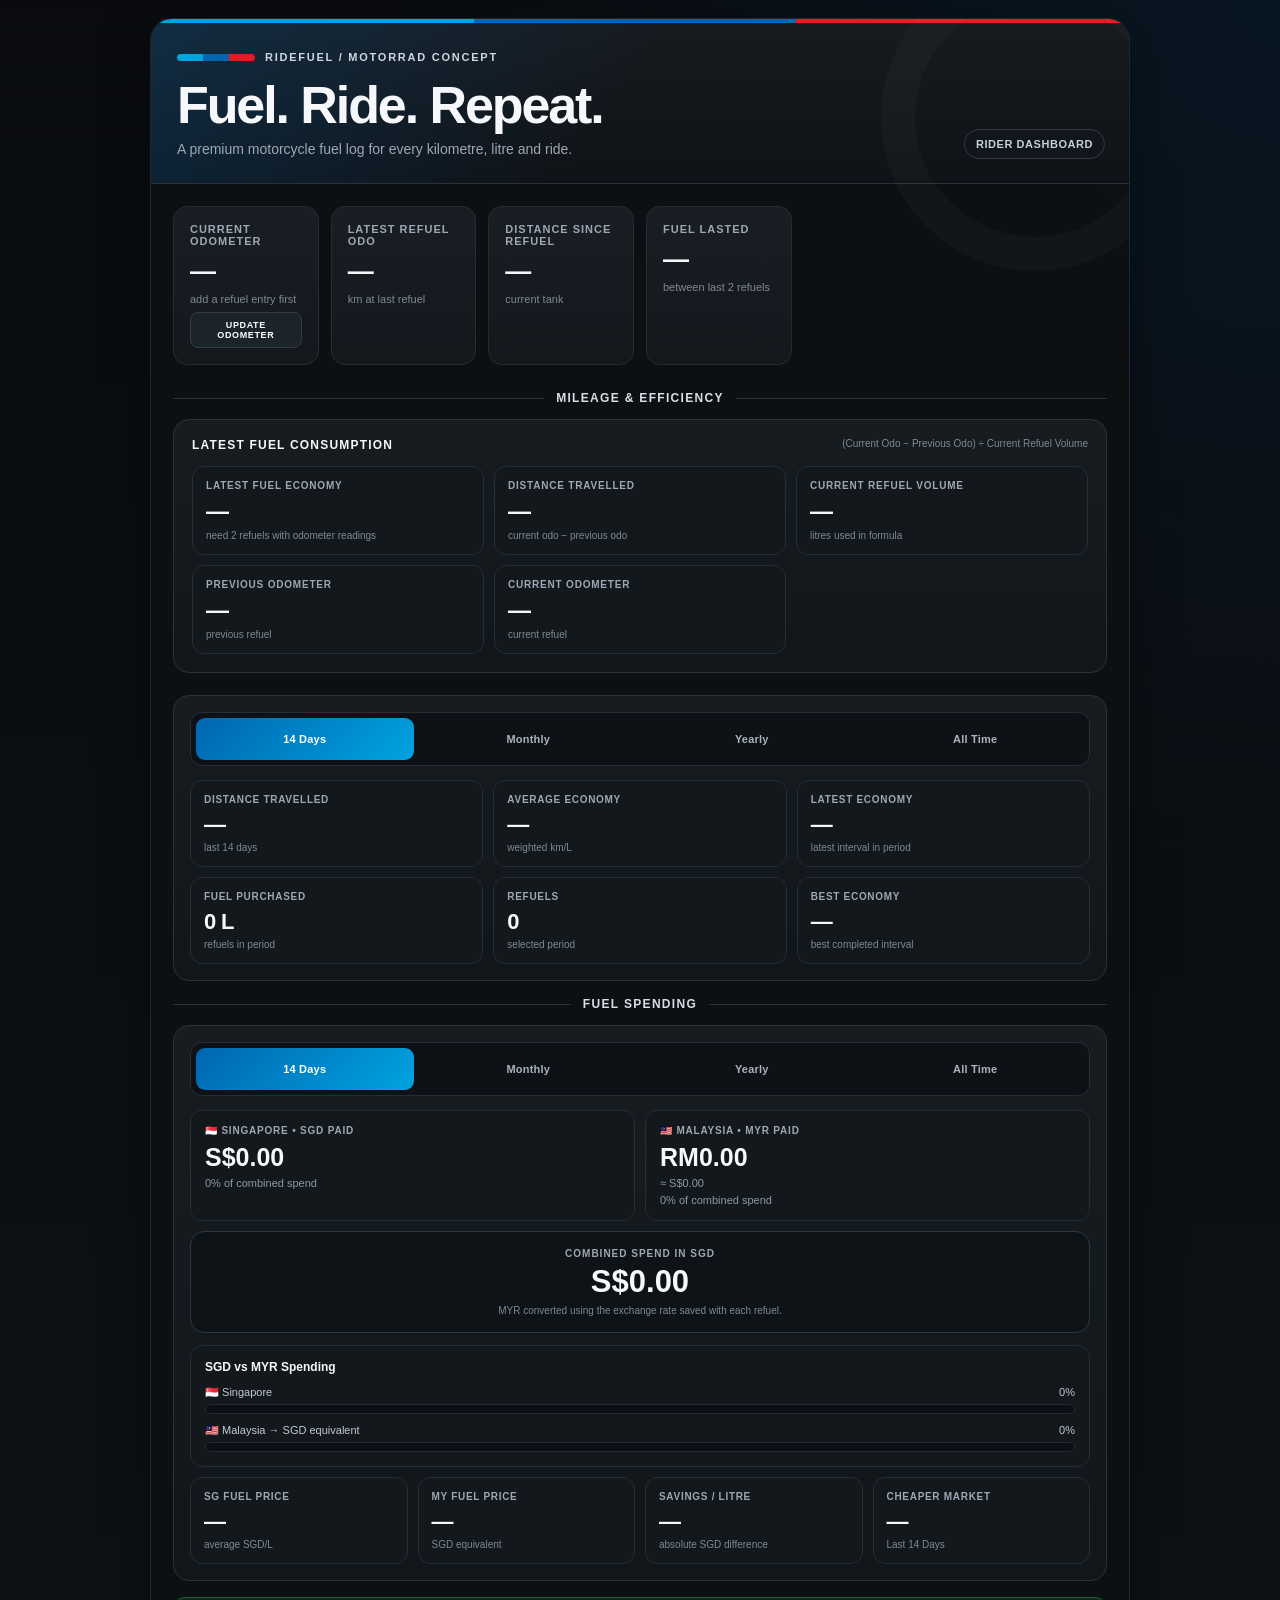
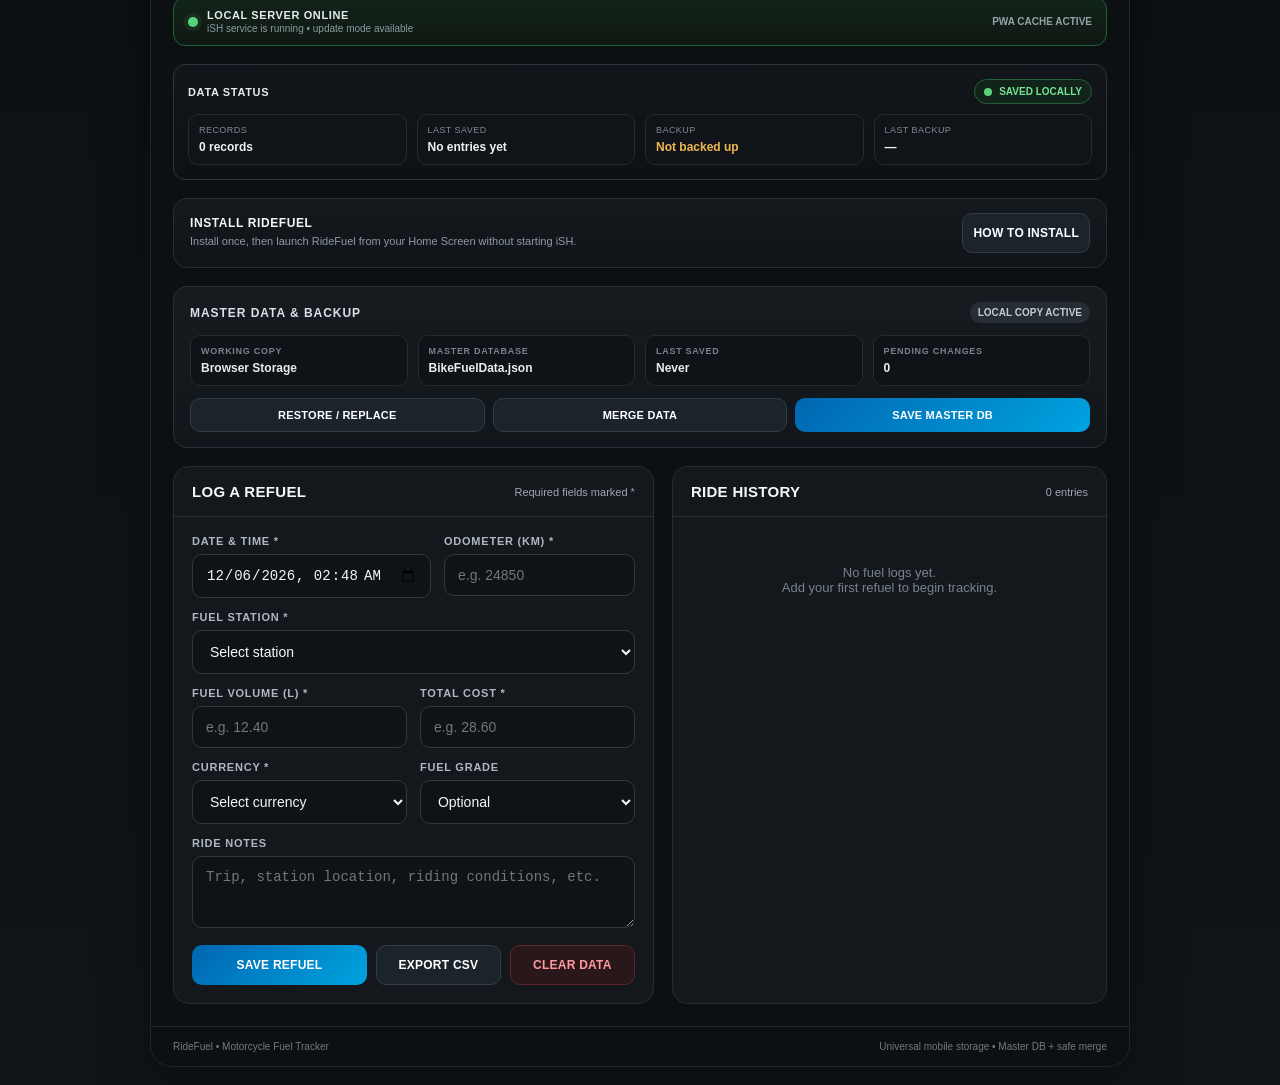
==== bikefueltracker/index.html @ b48bafc3 "Add files via upload" ====
<!DOCTYPE html>
<html lang="en">
<head>
<meta charset="UTF-8">
<meta name="viewport" content="width=device-width, initial-scale=1.0">
<title>RideFuel — Motorrad Inspired Tracker</title>

<link rel="manifest" href="manifest.webmanifest">
<meta name="theme-color" content="#0b0d10">
<meta name="apple-mobile-web-app-capable" content="yes">
<meta name="apple-mobile-web-app-status-bar-style" content="black-translucent">
<meta name="apple-mobile-web-app-title" content="RideFuel">
<link rel="apple-touch-icon" href="icons/icon-180.png">

<style>
:root{
  --bg:#0b0d10;
  --panel:#14181d;
  --panel-2:#1b2026;
  --line:#2b3138;
  --text:#f5f7fa;
  --muted:#9ea7b3;
  --blue:#0066b1;
  --lightblue:#00a3e0;
  --red:#e31b23;
  --white:#ffffff;
  --green:#22c55e;
  --amber:#f59e0b;
  --shadow:0 18px 50px rgba(0,0,0,.35);
}
*{box-sizing:border-box;margin:0;padding:0}
body{
  font-family:-apple-system,BlinkMacSystemFont,"Segoe UI",Roboto,Arial,sans-serif;
  background:
    radial-gradient(circle at top right,rgba(0,102,177,.12),transparent 30%),
    linear-gradient(180deg,#090b0e 0%,#101419 100%);
  color:var(--text);
  min-height:100vh;
  padding:18px;
}
.app{
  max-width:980px;
  margin:auto;
  background:rgba(13,16,20,.95);
  border:1px solid #20262c;
  border-radius:22px;
  overflow:hidden;
  box-shadow:var(--shadow);
}
.hero{
  position:relative;
  padding:28px 26px 26px;
  background:
    linear-gradient(120deg,rgba(0,102,177,.23),transparent 48%),
    linear-gradient(180deg,#171b20,#0f1216);
  border-bottom:1px solid var(--line);
}
.hero::after{
  content:"";
  position:absolute;
  right:-60px; top:-60px;
  width:240px; height:240px;
  border-radius:50%;
  border:34px solid rgba(255,255,255,.025);
}
.brandline{
  display:flex;align-items:center;gap:10px;margin-bottom:16px;
  letter-spacing:.16em;text-transform:uppercase;font-size:11px;color:#cfd6de;font-weight:700
}
.stripes{display:flex;width:78px;height:7px;border-radius:999px;overflow:hidden}
.stripes span:nth-child(1){background:#00a3e0;flex:1}
.stripes span:nth-child(2){background:#0066b1;flex:1}
.stripes span:nth-child(3){background:#e31b23;flex:1}
.hero h1{font-size:clamp(30px,6vw,52px);line-height:1;font-weight:800;letter-spacing:-.04em}
.hero p{margin-top:10px;color:var(--muted);font-size:14px}
.hero-badge{
  position:absolute;right:24px;bottom:24px;
  border:1px solid #313943;background:#11161b;padding:8px 11px;border-radius:999px;
  color:#c8d0d8;font-size:11px;font-weight:700;letter-spacing:.05em
}
.dashboard{
  padding:22px;
  display:grid;
  grid-template-columns:repeat(6,1fr);
  gap:12px;
}
.stat{
  background:linear-gradient(180deg,#191e24,#14181d);
  border:1px solid #252c33;
  border-radius:14px;
  padding:16px;
  min-height:104px;
}
.stat .label{font-size:11px;text-transform:uppercase;letter-spacing:.09em;color:var(--muted);font-weight:700}
.stat .value{font-size:26px;font-weight:800;margin-top:9px;letter-spacing:-.03em}
.stat .sub{font-size:11px;color:#7f8994;margin-top:6px}
.odo-update-btn{margin-top:7px;padding:7px 9px;border-radius:8px;font-size:9px;letter-spacing:.07em;background:#1b232b;color:#fff;border:1px solid #323c46;width:100%}
.odo-update-btn:active{transform:none;opacity:.85}
.content{display:grid;grid-template-columns:1.05fr .95fr;gap:18px;padding:0 22px 22px}
.card{
  background:var(--panel);
  border:1px solid #262d34;
  border-radius:16px;
  overflow:hidden;
}
.card-head{
  padding:16px 18px;border-bottom:1px solid var(--line);
  display:flex;justify-content:space-between;align-items:center
}
.card-head h2{font-size:15px;letter-spacing:.02em}
.card-head .hint{font-size:11px;color:var(--muted)}
.form{padding:18px}
.grid2{display:grid;grid-template-columns:1fr 1fr;gap:13px}
.group{margin-bottom:13px}
label{
  display:block;font-size:11px;font-weight:800;letter-spacing:.07em;
  text-transform:uppercase;color:#aeb7c2;margin-bottom:7px
}
input,select,textarea{
  width:100%;background:#0f1317;color:var(--text);
  border:1px solid #303840;border-radius:10px;padding:12px 13px;
  font-size:14px;outline:none;transition:.2s
}
input:focus,select:focus,textarea:focus{
  border-color:var(--lightblue);
  box-shadow:0 0 0 3px rgba(0,163,224,.10)
}
textarea{resize:vertical;min-height:72px}
.actions{display:grid;grid-template-columns:1.4fr 1fr 1fr;gap:9px;margin-top:8px}
button{
  border:none;border-radius:10px;padding:12px 10px;font-weight:800;cursor:pointer;
  transition:.18s;font-size:12px;letter-spacing:.02em
}
button:hover{transform:translateY(-1px)}
.primary{background:linear-gradient(135deg,var(--blue),var(--lightblue));color:white}
.secondary{background:#1b232b;color:white;border:1px solid #323c46}
.danger{background:#2a1719;color:#ff9aa0;border:1px solid #5d252b}
.list{padding:10px 12px 14px;max-height:620px;overflow:auto}
.entry{
  border:1px solid #293139;background:#11161a;border-radius:12px;padding:13px;margin-top:10px
}
.entry-top{display:flex;justify-content:space-between;gap:10px;align-items:flex-start}
.entry-date{font-size:12px;font-weight:800;color:#d7dde4}
.pill{font-size:10px;font-weight:800;padding:5px 7px;border-radius:999px;background:#162b3e;color:#91d7ff}
.entry-main{font-size:13px;margin-top:10px;color:#d6dce3;line-height:1.55}
.entry-main strong{color:white}
.entry-meta{margin-top:9px;display:flex;flex-wrap:wrap;gap:7px}
.chip{font-size:10px;color:#aeb7c2;background:#1b2127;padding:5px 7px;border-radius:7px}
.delete{margin-left:auto;color:#ff777f;cursor:pointer;font-size:11px;font-weight:800}
.empty{padding:38px 18px;text-align:center;color:#78828d;font-size:13px}
.message{
  display:none;margin-bottom:13px;padding:10px 12px;border-radius:9px;
  background:#0f2a1a;border:1px solid #1f6035;color:#8ef0aa;font-size:12px;font-weight:700
}
.footer{
  border-top:1px solid #232a30;padding:14px 22px;color:#6f7882;font-size:10px;
  display:flex;justify-content:space-between;gap:10px
}
.accent-line{height:4px;background:linear-gradient(90deg,var(--lightblue) 0 33%,var(--blue) 33% 66%,var(--red) 66% 100%)}

.backup-panel{
  margin:0 22px 18px;
  background:linear-gradient(180deg,#161b20,#11161a);
  border:1px solid #283039;
  border-radius:14px;
  padding:15px 16px;
}
.backup-head{
  display:flex;justify-content:space-between;align-items:center;gap:12px;margin-bottom:12px
}
.backup-head h3{
  font-size:12px;letter-spacing:.08em;text-transform:uppercase;color:#d9e0e7
}
.backup-state{
  font-size:10px;font-weight:800;padding:5px 8px;border-radius:999px;
  background:#262d34;color:#c2cad3
}
.backup-grid{
  display:grid;grid-template-columns:repeat(4,1fr);gap:10px;margin-bottom:12px
}
.backup-item{
  background:#0f1317;border:1px solid #242b31;border-radius:10px;padding:10px
}
.backup-item .k{
  font-size:9px;text-transform:uppercase;letter-spacing:.08em;color:#78828d;font-weight:800
}
.backup-item .v{
  margin-top:5px;font-size:12px;color:#e8edf2;font-weight:700;word-break:break-word
}
.backup-actions{
  display:grid;grid-template-columns:1fr 1fr 1fr;gap:8px
}
.backup-actions button{
  padding:10px;font-size:11px
}
.file-input{
  display:none
}
@media(max-width:780px){
  .backup-grid{grid-template-columns:1fr 1fr}
}
@media(max-width:480px){
  .backup-panel{margin:0 16px 16px}
  .backup-grid{grid-template-columns:1fr}
  .backup-actions{grid-template-columns:1fr}
}

@media(max-width:780px){
  .dashboard{grid-template-columns:1fr 1fr}
  .content{grid-template-columns:1fr}
  .hero-badge{display:none}
}
@media(max-width:480px){
  body{padding:0}
  .app{border-radius:0;border-left:0;border-right:0;min-height:100vh}
  .hero{padding:24px 18px}
  .dashboard{padding:16px;gap:9px}
  .content{padding:0 16px 16px}
  .grid2{grid-template-columns:1fr}
  .actions{grid-template-columns:1fr}
  .stat{padding:13px;min-height:90px}
  .stat .value{font-size:22px}
}

.install-panel{
  margin:0 22px 18px;
  background:linear-gradient(180deg,#14191e,#101419);
  border:1px solid #26303a;
  border-radius:14px;
  padding:14px 16px;
  display:flex;
  align-items:center;
  justify-content:space-between;
  gap:14px
}
.install-copy strong{display:block;font-size:12px;letter-spacing:.05em}
.install-copy span{display:block;margin-top:4px;color:#8e99a5;font-size:11px;line-height:1.4}
.install-actions{display:flex;gap:8px;flex-wrap:wrap}
.install-actions button{white-space:nowrap}
@media(max-width:580px){
  .install-panel{margin:0 16px 16px;display:block}
  .install-actions{margin-top:10px}
  .install-actions button{flex:1}
}


.connection-badge{
  position:fixed;
  right:14px;
  bottom:14px;
  z-index:9999;
  padding:8px 11px;
  border-radius:999px;
  font-size:10px;
  font-weight:900;
  letter-spacing:.05em;
  box-shadow:0 8px 30px rgba(0,0,0,.35);
  border:1px solid #2d353d;
  background:#13251a;
  color:#8ef0aa;
}
.connection-badge.offline{
  background:#2d2110;
  color:#ffd58a;
  border-color:#5a421d;
}


.service-status-bar{
  margin:0 22px 18px;
  display:flex;
  align-items:center;
  justify-content:space-between;
  gap:12px;
  padding:11px 14px;
  border:1px solid #2c343d;
  border-radius:12px;
  background:linear-gradient(180deg,#13171b,#0f1215);
}
.service-status-main{
  display:flex;
  align-items:center;
  gap:9px;
  min-width:0;
}
.service-dot{
  width:10px;
  height:10px;
  border-radius:50%;
  flex:0 0 auto;
  background:#8a949e;
}
.service-status-text{
  font-size:11px;
  font-weight:900;
  letter-spacing:.055em;
  color:#e7ebef;
}
.service-status-sub{
  margin-top:2px;
  font-size:10px;
  color:#8d98a2;
}
.service-status-bar.online{
  border-color:#245f38;
  background:linear-gradient(180deg,#122419,#0f1813);
}
.service-status-bar.online .service-dot{
  background:#58d47b;
  box-shadow:0 0 0 4px rgba(88,212,123,.09);
}
.service-status-bar.offline{
  border-color:#65501f;
  background:linear-gradient(180deg,#28200f,#17130d);
}
.service-status-bar.offline .service-dot{
  background:#f0b84f;
  box-shadow:0 0 0 4px rgba(240,184,79,.09);
}
.service-cache{
  font-size:10px;
  font-weight:800;
  color:#98a1a9;
  white-space:nowrap;
}
@media(max-width:580px){
  .service-status-bar{
    margin:0 16px 16px;
    align-items:flex-start;
  }
  .service-cache{white-space:normal;text-align:right}
}


.data-status-panel{
  margin:0 22px 18px;
  padding:14px;
  border:1px solid #2c343d;
  border-radius:12px;
  background:linear-gradient(180deg,#12161a,#0e1114);
}
.data-status-head{
  display:flex;
  align-items:center;
  justify-content:space-between;
  gap:12px;
  margin-bottom:10px;
}
.data-status-title{
  font-size:11px;
  font-weight:900;
  letter-spacing:.06em;
  color:#e7ebef;
}
.data-status-badge{
  display:inline-flex;
  align-items:center;
  gap:7px;
  padding:6px 9px;
  border-radius:999px;
  border:1px solid #245f38;
  background:#122419;
  color:#74e394;
  font-size:10px;
  font-weight:900;
  white-space:nowrap;
}
.data-status-badge .dot{
  width:8px;height:8px;border-radius:50%;background:#58d47b;
}
.data-status-grid{
  display:grid;
  grid-template-columns:repeat(4,minmax(0,1fr));
  gap:10px;
}
.data-status-item{
  padding:10px;
  border:1px solid #232a31;
  border-radius:10px;
  background:#101419;
  min-width:0;
}
.data-status-label{
  font-size:9px;
  text-transform:uppercase;
  letter-spacing:.05em;
  color:#7f8a94;
  margin-bottom:5px;
}
.data-status-value{
  font-size:12px;
  font-weight:800;
  color:#eef1f4;
  word-break:break-word;
}
.data-status-value.warn{color:#f0b84f}
.data-status-value.good{color:#74e394}
@media(max-width:700px){.data-status-grid{grid-template-columns:repeat(2,minmax(0,1fr))}}
@media(max-width:420px){.data-status-panel{margin:0 16px 16px}}


.current-tank-consumption{margin:0 22px 22px;background:linear-gradient(180deg,#171c21,#11161a);border:1px solid #2a323a;border-radius:16px;padding:18px}
.current-tank-consumption .ct-head{display:flex;justify-content:space-between;gap:12px;align-items:flex-start;margin-bottom:14px}
.current-tank-consumption .ct-title{font-size:12px;font-weight:800;letter-spacing:.1em;text-transform:uppercase}
.current-tank-consumption .ct-note{font-size:10px;color:#7f8994;text-align:right}
.current-tank-grid{display:grid;grid-template-columns:repeat(3,minmax(0,1fr));gap:10px}
.current-tank-item{background:#13181d;border:1px solid #252d35;border-radius:12px;padding:13px;min-width:0}
.current-tank-label{font-size:10px;color:var(--muted);font-weight:700;text-transform:uppercase;letter-spacing:.08em}
.current-tank-value{font-size:23px;font-weight:800;margin-top:7px;letter-spacing:-.03em}
.current-tank-sub{font-size:10px;color:#7f8994;margin-top:5px}
@media(max-width:700px){.current-tank-grid{grid-template-columns:1fr}.current-tank-consumption{margin:0 16px 16px}.current-tank-consumption .ct-head{display:block}.current-tank-consumption .ct-note{text-align:left;margin-top:6px}}


/* ===== Dashboard v10: timeframe + spending comparison ===== */
.section-separator{margin:4px 22px 14px;display:flex;align-items:center;gap:12px;color:#d8dee6;font-size:12px;font-weight:800;letter-spacing:.11em;text-transform:uppercase}
.section-separator::before,.section-separator::after{content:"";height:1px;background:var(--line);flex:1}
.period-panel{margin:0 22px 16px;background:linear-gradient(180deg,#171c21,#11161a);border:1px solid #2a323a;border-radius:16px;padding:16px}
.period-tabs{display:grid;grid-template-columns:repeat(4,minmax(0,1fr));gap:6px;background:#0e1216;border:1px solid #252d35;border-radius:12px;padding:5px;margin-bottom:14px}
.period-tab{min-height:42px;border:0;border-radius:9px;background:transparent;color:#aab3bd;font-size:11px;font-weight:750;padding:8px 5px;cursor:pointer}
.period-tab.active{background:linear-gradient(135deg,var(--blue),var(--lightblue));color:#fff}
.period-grid{display:grid;grid-template-columns:repeat(3,minmax(0,1fr));gap:10px}
.period-card{background:#13181d;border:1px solid #252d35;border-radius:12px;padding:13px;min-width:0}
.period-card .k{font-size:10px;color:var(--muted);font-weight:700;text-transform:uppercase;letter-spacing:.07em}
.period-card .v{font-size:22px;font-weight:800;margin-top:7px;letter-spacing:-.03em;overflow-wrap:anywhere}
.period-card .s{font-size:10px;color:#7f8994;margin-top:4px}
.spending-pair{display:grid;grid-template-columns:1fr 1fr;gap:10px;margin-bottom:10px}
.spend-market{background:#13181d;border:1px solid #252d35;border-radius:12px;padding:14px}
.spend-market .market{font-size:10px;color:var(--muted);font-weight:800;letter-spacing:.08em;text-transform:uppercase}
.spend-market .amount{font-size:25px;font-weight:800;margin-top:7px}
.spend-market .equiv,.spend-market .share{font-size:11px;color:#8e99a4;margin-top:5px}
.combined-spend{background:#0e1318;border:1px solid #2d3740;border-radius:14px;padding:16px;text-align:center;margin-bottom:12px}
.combined-spend .k{font-size:10px;color:var(--muted);font-weight:800;letter-spacing:.1em;text-transform:uppercase}
.combined-spend .v{font-size:31px;font-weight:850;margin-top:5px}
.combined-spend .s{font-size:10px;color:#7f8994;margin-top:5px}
.compare-card{background:#13181d;border:1px solid #252d35;border-radius:12px;padding:14px;margin-bottom:10px}
.compare-title{font-size:12px;font-weight:800;margin-bottom:12px}
.compare-row{margin-top:10px}
.compare-head{display:flex;justify-content:space-between;gap:10px;font-size:11px;color:#c3cad2;margin-bottom:5px}
.compare-track{height:10px;background:#0c1014;border-radius:999px;overflow:hidden;border:1px solid #242c33}
.compare-fill{height:100%;border-radius:999px;transition:width .2s ease}
.compare-fill.sg{background:linear-gradient(90deg,#3f7bd8,#60a5fa)}
.compare-fill.my{background:linear-gradient(90deg,#7c4bd8,#b17cff)}
.market-price-grid{display:grid;grid-template-columns:repeat(4,minmax(0,1fr));gap:10px}
.fx-inline{display:none;margin-top:12px;background:#10151a;border:1px solid #29323a;border-radius:12px;padding:12px}
.fx-inline.show{display:block}
.fx-help{font-size:10px;color:#84909b;margin-top:5px;line-height:1.35}
@media(max-width:700px){.section-separator{margin-left:16px;margin-right:16px}.period-panel{margin-left:16px;margin-right:16px}.period-grid{grid-template-columns:1fr 1fr}.market-price-grid{grid-template-columns:1fr 1fr}.period-tab{font-size:10px}.spending-pair{grid-template-columns:1fr 1fr}}
@media(max-width:390px){.period-tabs{grid-template-columns:1fr 1fr}.spending-pair{grid-template-columns:1fr}.period-grid{grid-template-columns:1fr 1fr}.market-price-grid{grid-template-columns:1fr 1fr}}

</style>
</head>
<body>
<div class="app">
  <div class="accent-line"></div>

  <section class="hero">
    <div class="brandline">
      <div class="stripes"><span></span><span></span><span></span></div>
      RideFuel / Motorrad Concept
    </div>
    <h1>Fuel. Ride. Repeat.</h1>
    <p>A premium motorcycle fuel log for every kilometre, litre and ride.</p>
    <div class="hero-badge">RIDER DASHBOARD</div>
  </section>

  <section class="dashboard">
    <div class="stat">
      <div class="label">Current Odometer</div>
      <div class="value" id="currentOdo">—</div>
      <div class="sub" id="currentOdoSub">tap update to refresh</div>
      <button class="odo-update-btn" type="button" onclick="updateCurrentOdometer()">UPDATE ODOMETER</button>
    </div>
    <div class="stat">
      <div class="label">Latest Refuel Odo</div>
      <div class="value" id="latestOdo">—</div>
      <div class="sub">km at last refuel</div>
    </div>
    <div class="stat">
      <div class="label">Distance Since Refuel</div>
      <div class="value" id="distanceSinceRefuel">—</div>
      <div class="sub" id="distanceSinceRefuelSub">current tank</div>
    </div>
    <div class="stat">
      <div class="label">Fuel Lasted</div>
      <div class="value" id="fuelLasted">—</div>
      <div class="sub" id="fuelLastedSub">between last 2 refuels</div>
    </div>
  </section>

  <div class="section-separator">Mileage &amp; Efficiency</div>
<section class="current-tank-consumption" aria-live="polite">
    <div class="ct-head"><div class="ct-title">Latest Fuel Consumption</div><div class="ct-note">(Current Odo − Previous Odo) ÷ Current Refuel Volume</div></div>
    <div class="current-tank-grid">
      <div class="current-tank-item"><div class="current-tank-label">Latest Fuel Economy</div><div class="current-tank-value" id="latestFuelEconomy">—</div><div class="current-tank-sub" id="latestFuelEconomySub">completed refuel interval</div></div>
      <div class="current-tank-item"><div class="current-tank-label">Distance Travelled</div><div class="current-tank-value" id="latestEconomyDistance">—</div><div class="current-tank-sub">current odo − previous odo</div></div>
      <div class="current-tank-item"><div class="current-tank-label">Current Refuel Volume</div><div class="current-tank-value" id="latestEconomyVolume">—</div><div class="current-tank-sub">litres used in formula</div></div>
      <div class="current-tank-item"><div class="current-tank-label">Previous Odometer</div><div class="current-tank-value" id="latestEconomyPreviousOdo">—</div><div class="current-tank-sub">previous refuel</div></div>
      <div class="current-tank-item"><div class="current-tank-label">Current Odometer</div><div class="current-tank-value" id="latestEconomyCurrentOdo">—</div><div class="current-tank-sub">current refuel</div></div>
    </div>
  </section>



  <section class="period-panel" aria-live="polite">
    <div class="period-tabs" id="mileageTabs" aria-label="Mileage timeframe">
      <button class="period-tab active" type="button" data-mileage-period="14">14 Days</button>
      <button class="period-tab" type="button" data-mileage-period="month">Monthly</button>
      <button class="period-tab" type="button" data-mileage-period="year">Yearly</button>
      <button class="period-tab" type="button" data-mileage-period="all">All Time</button>
    </div>
    <div class="period-grid">
      <div class="period-card"><div class="k">Distance Travelled</div><div class="v" id="rangeDistance">—</div><div class="s" id="rangeDistanceSub">selected period</div></div>
      <div class="period-card"><div class="k">Average Economy</div><div class="v" id="rangeAvgEconomy">—</div><div class="s">weighted km/L</div></div>
      <div class="period-card"><div class="k">Latest Economy</div><div class="v" id="rangeLatestEconomy">—</div><div class="s">latest interval in period</div></div>
      <div class="period-card"><div class="k">Fuel Purchased</div><div class="v" id="rangeFuel">0 L</div><div class="s">refuels in period</div></div>
      <div class="period-card"><div class="k">Refuels</div><div class="v" id="rangeRefuels">0</div><div class="s">selected period</div></div>
      <div class="period-card"><div class="k">Best Economy</div><div class="v" id="rangeBestEconomy">—</div><div class="s">best completed interval</div></div>
    </div>
  </section>

  <div class="section-separator">Fuel Spending</div>

  <section class="period-panel" aria-live="polite">
    <div class="period-tabs" id="spendingTabs" aria-label="Spending timeframe">
      <button class="period-tab active" type="button" data-spending-period="14">14 Days</button>
      <button class="period-tab" type="button" data-spending-period="month">Monthly</button>
      <button class="period-tab" type="button" data-spending-period="year">Yearly</button>
      <button class="period-tab" type="button" data-spending-period="all">All Time</button>
    </div>

    <div class="spending-pair">
      <div class="spend-market">
        <div class="market">🇸🇬 Singapore • SGD Paid</div>
        <div class="amount" id="spendSgd">S$0.00</div>
        <div class="share" id="spendSgdShare">— of combined spend</div>
      </div>
      <div class="spend-market">
        <div class="market">🇲🇾 Malaysia • MYR Paid</div>
        <div class="amount" id="spendMyr">RM0.00</div>
        <div class="equiv" id="spendMyrEquivalent">≈ S$0.00</div>
        <div class="share" id="spendMyrShare">— of combined spend</div>
      </div>
    </div>

    <div class="combined-spend">
      <div class="k">Combined Spend in SGD</div>
      <div class="v" id="combinedSpend">S$0.00</div>
      <div class="s" id="combinedSpendNote">MYR uses the rate saved with each refuel; older entries use the fallback rate.</div>
    </div>

    <div class="compare-card">
      <div class="compare-title">SGD vs MYR Spending</div>
      <div class="compare-row">
        <div class="compare-head"><span>🇸🇬 Singapore</span><span id="sgSharePct">0%</span></div>
        <div class="compare-track"><div class="compare-fill sg" id="sgSpendBar" style="width:0%"></div></div>
      </div>
      <div class="compare-row">
        <div class="compare-head"><span>🇲🇾 Malaysia → SGD equivalent</span><span id="mySharePct">0%</span></div>
        <div class="compare-track"><div class="compare-fill my" id="mySpendBar" style="width:0%"></div></div>
      </div>
    </div>

    <div class="market-price-grid">
      <div class="period-card"><div class="k">SG Fuel Price</div><div class="v" id="sgFuelPrice">—</div><div class="s">average SGD/L</div></div>
      <div class="period-card"><div class="k">MY Fuel Price</div><div class="v" id="myFuelPrice">—</div><div class="s" id="myFuelPriceEquivalent">SGD equivalent</div></div>
      <div class="period-card"><div class="k">Savings / Litre</div><div class="v" id="fuelPriceSaving">—</div><div class="s">absolute SGD difference</div></div>
      <div class="period-card"><div class="k">Cheaper Market</div><div class="v" id="cheaperMarket">—</div><div class="s" id="spendComparisonSub">selected period</div></div>
    </div>
  </section>


  <section class="service-status-bar offline" id="serviceStatusBar" aria-live="polite">
    <div class="service-status-main">
      <span class="service-dot" aria-hidden="true"></span>
      <div>
        <div class="service-status-text" id="serviceStatusText">CHECKING SERVICE…</div>
        <div class="service-status-sub" id="serviceStatusSub">Checking local iSH server</div>
      </div>
    </div>
    <div class="service-cache" id="serviceCacheState">PWA CACHE ACTIVE</div>
  </section>

  <section class="data-status-panel" id="dataStatusPanel" aria-live="polite">
    <div class="data-status-head">
      <div class="data-status-title">DATA STATUS</div>
      <div class="data-status-badge"><span class="dot" aria-hidden="true"></span><span>SAVED LOCALLY</span></div>
    </div>
    <div class="data-status-grid">
      <div class="data-status-item">
        <div class="data-status-label">Records</div>
        <div class="data-status-value" id="dataRecordCount">0 records</div>
      </div>
      <div class="data-status-item">
        <div class="data-status-label">Last Saved</div>
        <div class="data-status-value" id="dataLastSaved">No entries yet</div>
      </div>
      <div class="data-status-item">
        <div class="data-status-label">Backup</div>
        <div class="data-status-value warn" id="dataBackupState">Not backed up</div>
      </div>
      <div class="data-status-item">
        <div class="data-status-label">Last Backup</div>
        <div class="data-status-value" id="dataLastBackup">—</div>
      </div>
    </div>
  </section>


  <section class="install-panel" id="installPanel">
    <div class="install-copy">
      <strong>INSTALL RIDEFUEL</strong>
      <span id="installHint">Install once, then launch RideFuel from your Home Screen without starting iSH.</span>
    </div>
    <div class="install-actions">
      <button class="primary" id="installBtn" type="button" style="display:none">INSTALL APP</button>
      <button class="secondary" type="button" onclick="showInstallHelp()">HOW TO INSTALL</button>
    </div>
  </section>

  <section class="backup-panel">
    <div class="backup-head">
      <h3>Master Data & Backup</h3>
      <div class="backup-state" id="backupState">LOCAL COPY ACTIVE</div>
    </div>

    <div class="backup-grid">
      <div class="backup-item">
        <div class="k">Working Copy</div>
        <div class="v">Browser Storage</div>
      </div>
      <div class="backup-item">
        <div class="k">Master Database</div>
        <div class="v" id="backupFileName">BikeFuelData.json</div>
      </div>
      <div class="backup-item">
        <div class="k">Last Saved</div>
        <div class="v" id="lastBackup">Never</div>
      </div>
      <div class="backup-item">
        <div class="k">Pending Changes</div>
        <div class="v" id="pendingChanges">0</div>
      </div>
    </div>

    <div class="backup-actions">
      <button class="secondary" type="button" onclick="document.getElementById('replaceFileInput').click()">RESTORE / REPLACE</button>
      <button class="secondary" type="button" onclick="document.getElementById('mergeFileInput').click()">MERGE DATA</button>
      <button class="primary" type="button" onclick="saveJsonBackup()">SAVE MASTER DB</button>
    </div>

    <input class="file-input" id="replaceFileInput" type="file" accept=".json,application/json" onchange="openJsonBackup(event,'replace')">
    <input class="file-input" id="mergeFileInput" type="file" accept=".json,application/json" onchange="openJsonBackup(event,'merge')">
  </section>

  <section class="content">
    <div class="card">
      <div class="card-head">
        <h2>LOG A REFUEL</h2>
        <div class="hint">Required fields marked *</div>
      </div>
      <div class="form">
        <div class="message" id="successMsg">✓ Refuel entry saved.</div>

        <form id="fuelForm">
          <div class="grid2">
            <div class="group">
              <label for="dateTime">Date & Time *</label>
              <input type="datetime-local" id="dateTime" required>
            </div>
            <div class="group">
              <label for="mileage">Odometer (KM) *</label>
              <input type="number" id="mileage" min="0" step="1" placeholder="e.g. 24850" required>
            </div>
          </div>

          <div class="group">
            <label for="location">Fuel Station *</label>
            <select id="location" required>
              <option value="">Select station</option>
              <optgroup label="Malaysia">
                <option>Petronas (MY)</option>
                <option>Petron (MY)</option>
                <option>Shell (MY)</option>
                <option>Caltex (MY)</option>
                <option>BHPetrol (MY)</option>
              </optgroup>
              <optgroup label="Singapore">
                <option>Shell (SG)</option>
                <option>Esso (SG)</option>
                <option>Caltex (SG)</option>
                <option>SPC (SG)</option>
              </optgroup>
            </select>
          </div>

          <div class="grid2">
            <div class="group">
              <label for="volume">Fuel Volume (L) *</label>
              <input type="number" id="volume" step="0.01" min="0.01" placeholder="e.g. 12.40" required>
            </div>
            <div class="group">
              <label for="cost">Total Cost *</label>
              <input type="number" id="cost" step="0.01" min="0" placeholder="e.g. 28.60" required>
            </div>
          </div>

          <div class="grid2">
            <div class="group">
              <label for="currency">Currency *</label>
              <select id="currency" required>
                <option value="">Select currency</option>
                <option value="MYR">MYR</option>
                <option value="SGD">SGD</option>
              </select>
            </div>
            <div class="group">
              <label for="fuelType">Fuel Grade</label>
              <select id="fuelType">
                <option value="">Optional</option>
                <option value="RON 95">RON 95</option>
                <option value="RON 97">RON 97</option>
                <option value="RON 98">RON 98</option>
                <option value="RON 100">RON 100</option>
                <option value="Other">Other</option>
              </select>
            </div>
          </div>

          <div class="fx-inline" id="fxRateWrap">
            <div class="group" style="margin:0">
              <label for="fxRate">MYR Exchange Rate • 1 SGD = RM</label>
              <input type="number" id="fxRate" step="0.001" min="0.001" inputmode="decimal" placeholder="e.g. 3.160">
              <div class="fx-help">Stored with this MYR refuel for accurate historical SGD conversion. The last rate is remembered for offline use.</div>
            </div>
          </div>

          <div class="group">
            <label for="notes">Ride Notes</label>
            <textarea id="notes" placeholder="Trip, station location, riding conditions, etc."></textarea>
          </div>

          <div class="actions">
            <button class="primary" type="submit">SAVE REFUEL</button>
            <button class="secondary" type="button" onclick="exportToCSV()">EXPORT CSV</button>
            <button class="danger" type="button" onclick="clearAllData()">CLEAR DATA</button>
          </div>
        </form>
      </div>
    </div>

    <div class="card">
      <div class="card-head">
        <h2>RIDE HISTORY</h2>
        <div class="hint" id="entryCount">0 entries</div>
      </div>
      <div class="list" id="entriesList">
        <div class="empty">No fuel logs yet.<br>Add your first refuel to begin tracking.</div>
      </div>
    </div>
  </section>

  <footer class="footer">
    <span>RideFuel • Motorcycle Fuel Tracker</span>
    <span>Universal mobile storage • Master DB + safe merge</span>
  </footer>
</div>

<script>
const STORAGE_KEY = 'fuelTrackerData';
const META_KEY = 'fuelTrackerBackupMeta';
const MASTER_FILE = 'BikeFuelData.json';
const CURRENT_ODO_KEY = 'bikeCurrentOdometer';
const CURRENT_ODO_UPDATED_KEY = 'bikeCurrentOdometerUpdatedAt';
const FX_RATE_KEY = 'bikeLastSgdMyrRate';

function setNow(){
  const d = new Date();
  d.setMinutes(d.getMinutes() - d.getTimezoneOffset());
  document.getElementById('dateTime').value = d.toISOString().slice(0,16);
}

function loadData(){
  try{
    const stored = localStorage.getItem(STORAGE_KEY);
    return stored ? JSON.parse(stored) : [];
  }catch(e){
    return [];
  }
}

function saveData(data, incrementPending=true){
  localStorage.setItem(STORAGE_KEY, JSON.stringify(data));
  if(incrementPending){
    const meta = loadMeta();
    meta.pendingChanges = (Number(meta.pendingChanges)||0) + 1;
    saveMeta(meta);
  }
  updateBackupStatus();
}

function loadMeta(){
  try{
    return JSON.parse(localStorage.getItem(META_KEY)) || {
      fileName: MASTER_FILE,
      lastBackup: '',
      pendingChanges: 0
    };
  }catch(e){
    return { fileName:MASTER_FILE, lastBackup:'', pendingChanges:0 };
  }
}

function saveMeta(meta){
  if(!meta.fileName) meta.fileName = MASTER_FILE;
  localStorage.setItem(META_KEY, JSON.stringify(meta));
}

function updateBackupStatus(){
  const meta = loadMeta();
  const fileName = document.getElementById('backupFileName');
  const lastBackup = document.getElementById('lastBackup');
  const pending = document.getElementById('pendingChanges');
  const state = document.getElementById('backupState');

  if(fileName) fileName.textContent = MASTER_FILE;
  if(lastBackup){
    lastBackup.textContent = meta.lastBackup
      ? new Date(meta.lastBackup).toLocaleString()
      : 'Never';
  }
  if(pending) pending.textContent = Number(meta.pendingChanges)||0;

  if(state){
    if((Number(meta.pendingChanges)||0) > 0){
      state.textContent = 'SAVE MASTER DB';
      state.style.background = '#3a2a10';
      state.style.color = '#ffd58a';
    }else if(meta.lastBackup){
      state.textContent = 'MASTER DB CURRENT';
      state.style.background = '#12301d';
      state.style.color = '#8ef0aa';
    }else{
      state.textContent = 'LOCAL COPY ACTIVE';
      state.style.background = '#262d34';
      state.style.color = '#c2cad3';
    }
  }
}

function money(v){ return Number(v).toFixed(2); }


function updateFuelLasted(data){
  const dated = [...data]
    .filter(e => e.dateTime && !Number.isNaN(new Date(e.dateTime).getTime()))
    .sort((a,b) => new Date(a.dateTime) - new Date(b.dateTime));

  const valueEl = document.getElementById('fuelLasted');
  const subEl = document.getElementById('fuelLastedSub');
  if(!valueEl || !subEl) return;

  const MS_PER_DAY = 24 * 60 * 60 * 1000;

  if(!dated.length){
    valueEl.textContent = '—';
    subEl.textContent = 'between last 2 refuels';
    return;
  }

  const latestDate = new Date(dated[dated.length - 1].dateTime);
  const now = new Date();
  const currentDays = Math.max(0, Math.floor((now - latestDate) / MS_PER_DAY));

  if(dated.length >= 2){
    const previousDate = new Date(dated[dated.length - 2].dateTime);
    const completedDays = Math.max(0, Math.round((latestDate - previousDate) / MS_PER_DAY));

    valueEl.textContent = completedDays + (completedDays === 1 ? ' day' : ' days');
    subEl.textContent = 'current tank: ' + currentDays + (currentDays === 1 ? ' day' : ' days') + ' so far';
  }else{
    valueEl.textContent = currentDays + (currentDays === 1 ? ' day' : ' days');
    subEl.textContent = 'since latest refuel • current tank';
  }
}


function getLatestRefuelEntry(data){
  return [...data]
    .filter(e => e && e.dateTime && Number.isFinite(Number(e.mileage)))
    .sort((a,b) => new Date(a.dateTime) - new Date(b.dateTime))
    .pop() || null;
}

function loadCurrentOdometer(){
  const raw = localStorage.getItem(CURRENT_ODO_KEY);
  if(raw === null || raw === '') return null;
  const value = Number(raw);
  return Number.isFinite(value) ? value : null;
}

function saveCurrentOdometer(value){
  localStorage.setItem(CURRENT_ODO_KEY, String(value));
  localStorage.setItem(CURRENT_ODO_UPDATED_KEY, new Date().toISOString());
}

function ensureCurrentOdometer(data){
  const latest = getLatestRefuelEntry(data);
  if(!latest) return null;
  const refuelOdo = Number(latest.mileage);
  let current = loadCurrentOdometer();
  if(current === null || current < refuelOdo){
    current = refuelOdo;
    saveCurrentOdometer(current);
  }
  return current;
}

function renderCurrentOdometer(data){
  const valueEl = document.getElementById('currentOdo');
  const subEl = document.getElementById('currentOdoSub');
  if(!valueEl || !subEl) return;

  const current = ensureCurrentOdometer(data);
  if(current === null){
    valueEl.textContent = '—';
    subEl.textContent = 'add a refuel entry first';
    return;
  }

  valueEl.textContent = current.toLocaleString(undefined, {maximumFractionDigits:1});
  const updated = localStorage.getItem(CURRENT_ODO_UPDATED_KEY);
  if(updated){
    const d = new Date(updated);
    subEl.textContent = Number.isNaN(d.getTime()) ? 'km • tap update' : 'km • updated ' + d.toLocaleString();
  }else{
    subEl.textContent = 'km • tap update';
  }
}

function updateCurrentOdometer(){
  const data = loadData();
  const latest = getLatestRefuelEntry(data);
  if(!latest){
    alert('Add a refuel entry before updating the current odometer.');
    return;
  }

  const refuelOdo = Number(latest.mileage);
  const current = ensureCurrentOdometer(data) ?? refuelOdo;
  const entered = prompt('Enter current odometer (km):', String(current));
  if(entered === null) return;

  const value = Number(String(entered).replace(/,/g,'').trim());
  if(!Number.isFinite(value) || value < 0){
    alert('Please enter a valid odometer value.');
    return;
  }
  if(value < refuelOdo){
    alert('Current odometer cannot be lower than the latest refuel odometer (' + refuelOdo.toLocaleString() + ' km).');
    return;
  }

  saveCurrentOdometer(value);
  displayEntries();
}

function updateDistanceSinceRefuel(data){
  const valueEl = document.getElementById('distanceSinceRefuel');
  const subEl = document.getElementById('distanceSinceRefuelSub');
  if(!valueEl || !subEl) return;

  const latestRefuel = getLatestRefuelEntry(data);
  if(!latestRefuel){
    valueEl.textContent = '—';
    subEl.textContent = 'current tank';
    return;
  }

  const refuelOdo = Number(latestRefuel.mileage);
  const currentOdo = ensureCurrentOdometer(data);
  if(currentOdo === null){
    valueEl.textContent = '—';
    subEl.textContent = 'update current odometer';
    return;
  }

  const distance = Math.max(0, currentOdo - refuelOdo);
  valueEl.textContent = distance.toLocaleString(undefined, {maximumFractionDigits:1}) + ' km';
  subEl.textContent = distance === 0 ? 'tap Update Odometer after riding' : 'since latest refuel';
}


function updateFuelConsumptionSinceRefuel(data){
  const economyEl=document.getElementById('latestFuelEconomy'), economySub=document.getElementById('latestFuelEconomySub'),
        distanceEl=document.getElementById('latestEconomyDistance'), volumeEl=document.getElementById('latestEconomyVolume'),
        previousEl=document.getElementById('latestEconomyPreviousOdo'), currentEl=document.getElementById('latestEconomyCurrentOdo');
  if(!economyEl||!distanceEl||!volumeEl||!previousEl||!currentEl) return;
  const valid=[...data].filter(x=>Number.isFinite(Number(x.mileage))&&Number(x.mileage)>=0&&Number(x.volume)>0)
    .sort((a,b)=>new Date(a.dateTime||0)-new Date(b.dateTime||0));
  if(valid.length<2){
    economyEl.textContent=distanceEl.textContent=volumeEl.textContent=previousEl.textContent=currentEl.textContent='—';
    if(economySub) economySub.textContent='need 2 refuels with odometer readings'; return;
  }
  const current=valid[valid.length-1]; let previous=null;
  for(let i=valid.length-2;i>=0;i--){ if(Number(valid[i].mileage)<Number(current.mileage)){previous=valid[i];break;} }
  if(!previous){ economyEl.textContent=distanceEl.textContent=previousEl.textContent='—'; volumeEl.textContent=Number(current.volume).toFixed(2)+' L';
    currentEl.textContent=Number(current.mileage).toLocaleString()+' km'; if(economySub)economySub.textContent='no earlier odometer available'; return; }
  const currentOdo=Number(current.mileage), previousOdo=Number(previous.mileage), currentVolume=Number(current.volume);
  const distance=currentOdo-previousOdo, economy=distance/currentVolume;
  previousEl.textContent=previousOdo.toLocaleString()+' km'; currentEl.textContent=currentOdo.toLocaleString()+' km';
  distanceEl.textContent=distance.toLocaleString(undefined,{maximumFractionDigits:1})+' km'; volumeEl.textContent=currentVolume.toFixed(2)+' L';
  economyEl.textContent=(distance>0&&currentVolume>0&&Number.isFinite(economy))?economy.toFixed(1)+' km/L':'—';
  if(economySub)economySub.textContent=(distance>0&&currentVolume>0)?'latest completed refuel interval':'invalid odometer or volume';
}



let mileagePeriod = '14';
let spendingPeriod = '14';

function validDate(value){
  const d = new Date(value);
  return Number.isNaN(d.getTime()) ? null : d;
}

function periodBounds(period, previous=false){
  const now = new Date();
  if(period === 'all') return {start:null,end:null,label:'All Time'};
  if(period === '14'){
    const end = previous ? new Date(now.getTime() - 14*86400000) : new Date(now.getTime()+1000);
    const start = new Date(end.getTime() - 14*86400000);
    return {start,end,label:previous?'Previous 14 Days':'Last 14 Days'};
  }
  if(period === 'month'){
    const currentStart = new Date(now.getFullYear(), now.getMonth(), 1);
    if(previous){
      return {start:new Date(now.getFullYear(), now.getMonth()-1, 1),end:currentStart,label:'Previous Month'};
    }
    return {start:currentStart,end:new Date(now.getFullYear(), now.getMonth()+1, 1),label:'This Month'};
  }
  if(period === 'year'){
    const currentStart = new Date(now.getFullYear(),0,1);
    if(previous){
      return {start:new Date(now.getFullYear()-1,0,1),end:currentStart,label:'Previous Year'};
    }
    return {start:currentStart,end:new Date(now.getFullYear()+1,0,1),label:'This Year'};
  }
  return {start:null,end:null,label:'All Time'};
}

function inBounds(date, bounds){
  if(!date) return false;
  if(bounds.start && date < bounds.start) return false;
  if(bounds.end && date >= bounds.end) return false;
  return true;
}

function entriesForPeriod(data, period, previous=false){
  const bounds = periodBounds(period, previous);
  if(period === 'all') return data.filter(e => validDate(e.dateTime));
  return data.filter(e => inBounds(validDate(e.dateTime), bounds));
}

function economyIntervals(data){
  const valid = [...data]
    .filter(e => validDate(e.dateTime) && Number.isFinite(Number(e.mileage)) && Number(e.mileage) >= 0 && Number(e.volume) > 0)
    .sort((a,b)=>validDate(a.dateTime)-validDate(b.dateTime));
  const result=[];
  for(let i=1;i<valid.length;i++){
    const current=valid[i];
    let previous=null;
    for(let j=i-1;j>=0;j--){
      if(Number(valid[j].mileage) < Number(current.mileage)){ previous=valid[j]; break; }
    }
    if(!previous) continue;
    const distance=Number(current.mileage)-Number(previous.mileage);
    const litres=Number(current.volume);
    if(distance<=0 || litres<=0) continue;
    result.push({current,previous,distance,litres,economy:distance/litres,date:validDate(current.dateTime)});
  }
  return result;
}

function setActivePeriodButtons(selector, period, attr){
  document.querySelectorAll(selector).forEach(btn=>{
    const active = btn.getAttribute(attr) === period;
    btn.classList.toggle('active',active);
    btn.setAttribute('aria-pressed',active?'true':'false');
  });
}

function renderMileagePeriod(data){
  const bounds=periodBounds(mileagePeriod,false);
  const periodEntries=entriesForPeriod(data,mileagePeriod,false);
  const intervals=economyIntervals(data).filter(x => mileagePeriod==='all' || inBounds(x.date,bounds));
  const distance=intervals.reduce((s,x)=>s+x.distance,0);
  const intervalFuel=intervals.reduce((s,x)=>s+x.litres,0);
  const purchased=periodEntries.reduce((s,e)=>s+(Number(e.volume)||0),0);
  const avg=distance>0&&intervalFuel>0?distance/intervalFuel:null;
  const best=intervals.length?Math.max(...intervals.map(x=>x.economy)):null;
  const latest=intervals.length?[...intervals].sort((a,b)=>a.date-b.date).pop():null;
  const put=(id,text)=>{const el=document.getElementById(id);if(el)el.textContent=text;};
  put('rangeDistance',distance>0?distance.toLocaleString(undefined,{maximumFractionDigits:1})+' km':'—');
  put('rangeAvgEconomy',avg?avg.toFixed(1)+' km/L':'—');
  put('rangeLatestEconomy',latest?latest.economy.toFixed(1)+' km/L':'—');
  put('rangeFuel',purchased?purchased.toFixed(1)+' L':'0 L');
  put('rangeRefuels',String(periodEntries.length));
  put('rangeBestEconomy',best?best.toFixed(1)+' km/L':'—');
  put('rangeDistanceSub',bounds.label.toLowerCase());
  setActivePeriodButtons('[data-mileage-period]',mileagePeriod,'data-mileage-period');
}

function fallbackFxRate(){
  const n=Number(localStorage.getItem(FX_RATE_KEY));
  return Number.isFinite(n)&&n>0?n:3.16;
}

function entryFxRate(entry){
  const own=Number(entry.fxRateSGDMYR);
  return Number.isFinite(own)&&own>0?own:fallbackFxRate();
}

function myrToSgd(entry){
  const amount=Number(entry.cost)||0;
  return amount/entryFxRate(entry);
}

function spendingSummary(data, period, previous=false){
  const entries=entriesForPeriod(data,period,previous);
  let sgd=0,myr=0,myrSgd=0,sgLitres=0,myLitres=0,estimated=0;
  entries.forEach(e=>{
    const cost=Number(e.cost)||0, litres=Number(e.volume)||0;
    const c=String(e.currency||'').toUpperCase();
    if(c==='SGD'){sgd+=cost;sgLitres+=litres;}
    if(c==='MYR'){
      myr+=cost; myLitres+=litres; myrSgd+=myrToSgd(e);
      if(!(Number(e.fxRateSGDMYR)>0)) estimated++;
    }
  });
  return {entries,sgd,myr,myrSgd,totalSgd:sgd+myrSgd,sgLitres,myLitres,estimated};
}

function renderSpendingPeriod(data){
  const s=spendingSummary(data,spendingPeriod,false);
  const prev=spendingPeriod==='all'?null:spendingSummary(data,spendingPeriod,true);
  const sgShare=s.totalSgd>0?s.sgd/s.totalSgd*100:0;
  const myShare=s.totalSgd>0?s.myrSgd/s.totalSgd*100:0;
  const sgPrice=s.sgLitres>0?s.sgd/s.sgLitres:null;
  const myPriceMyr=s.myLitres>0?s.myr/s.myLitres:null;
  const myPriceSgd=s.myLitres>0?s.myrSgd/s.myLitres:null;
  const saving=sgPrice!==null&&myPriceSgd!==null?Math.abs(sgPrice-myPriceSgd):null;
  let cheaper='—';
  if(sgPrice!==null&&myPriceSgd!==null) cheaper=sgPrice<myPriceSgd?'🇸🇬 Singapore':'🇲🇾 Malaysia';
  const put=(id,text)=>{const el=document.getElementById(id);if(el)el.textContent=text;};
  put('spendSgd','S$'+s.sgd.toFixed(2));
  put('spendMyr','RM'+s.myr.toFixed(2));
  put('spendMyrEquivalent','≈ S$'+s.myrSgd.toFixed(2));
  put('spendSgdShare',sgShare.toFixed(0)+'% of combined spend');
  put('spendMyrShare',myShare.toFixed(0)+'% of combined spend');
  put('combinedSpend','S$'+s.totalSgd.toFixed(2));
  put('sgSharePct',sgShare.toFixed(0)+'%');
  put('mySharePct',myShare.toFixed(0)+'%');
  const sgBar=document.getElementById('sgSpendBar'); if(sgBar)sgBar.style.width=Math.max(0,Math.min(100,sgShare))+'%';
  const myBar=document.getElementById('mySpendBar'); if(myBar)myBar.style.width=Math.max(0,Math.min(100,myShare))+'%';
  put('sgFuelPrice',sgPrice!==null?'S$'+sgPrice.toFixed(2)+'/L':'—');
  put('myFuelPrice',myPriceMyr!==null?'RM'+myPriceMyr.toFixed(2)+'/L':'—');
  put('myFuelPriceEquivalent',myPriceSgd!==null?'≈ S$'+myPriceSgd.toFixed(2)+'/L':'SGD equivalent');
  put('fuelPriceSaving',saving!==null?'S$'+saving.toFixed(2):'—');
  put('cheaperMarket',cheaper);
  const label=periodBounds(spendingPeriod,false).label;
  let compare=label;
  if(prev && prev.totalSgd>0){
    const change=(s.totalSgd-prev.totalSgd)/prev.totalSgd*100;
    compare=label+' • '+(change>=0?'↑ ':'↓ ')+Math.abs(change).toFixed(1)+'% vs previous';
  }
  put('spendComparisonSub',compare);
  const note=document.getElementById('combinedSpendNote');
  if(note){
    note.textContent=s.estimated>0
      ? `${s.estimated} MYR entr${s.estimated===1?'y uses':'ies use'} fallback FX S$1 = RM${fallbackFxRate().toFixed(3)}; newer entries keep their saved rate.`
      : 'MYR converted using the exchange rate saved with each refuel.';
  }
  setActivePeriodButtons('[data-spending-period]',spendingPeriod,'data-spending-period');
}

function renderRangeDashboards(data){
  renderMileagePeriod(data);
  renderSpendingPeriod(data);
}

function syncFxField(){
  const currency=document.getElementById('currency');
  const wrap=document.getElementById('fxRateWrap');
  const input=document.getElementById('fxRate');
  if(!currency||!wrap||!input) return;
  const isMYR=currency.value==='MYR';
  wrap.classList.toggle('show',isMYR);
  input.required=isMYR;
  if(isMYR && !input.value) input.value=fallbackFxRate().toFixed(3);
}

document.querySelectorAll('[data-mileage-period]').forEach(btn=>btn.addEventListener('click',()=>{
  mileagePeriod=btn.getAttribute('data-mileage-period')||'14';
  renderMileagePeriod(loadData());
}));
document.querySelectorAll('[data-spending-period]').forEach(btn=>btn.addEventListener('click',()=>{
  spendingPeriod=btn.getAttribute('data-spending-period')||'14';
  renderSpendingPeriod(loadData());
}));
document.getElementById('currency')?.addEventListener('change',syncFxField);

function computeStats(data){
  updateFuelLasted(data);
  renderCurrentOdometer(data);
  updateDistanceSinceRefuel(data);
  updateFuelConsumptionSinceRefuel(data);
  const valid=[...data].filter(x=>Number.isFinite(Number(x.mileage))&&Number(x.mileage)>=0).sort((a,b)=>Number(a.mileage)-Number(b.mileage));
  const latestEl=document.getElementById('latestOdo');
  if(latestEl) latestEl.textContent=valid.length?Number(valid[valid.length-1].mileage).toLocaleString():'—';
  renderRangeDashboards(data);
}

function displayEntries(){
  const data = loadData();
  const list = document.getElementById('entriesList');
  document.getElementById('entryCount').textContent = `${data.length} ${data.length===1?'entry':'entries'}`;
  computeStats(data);
  updateDataStatusPanel();
  updateBackupStatus();

  if(!data.length){
    list.innerHTML = '<div class="empty">No fuel logs yet.<br>Add your first refuel to begin tracking.</div>';
    return;
  }

  const indexed = data.map((entry,index)=>({entry,index}))
    .sort((a,b)=>new Date(b.entry.dateTime)-new Date(a.entry.dateTime));

  list.innerHTML = indexed.map(({entry,index})=>{
    const cpl = entry.volume ? Number(entry.cost)/Number(entry.volume) : 0;
    const date = entry.dateTime ? new Date(entry.dateTime).toLocaleString() : 'Unknown date';
    const fuel = entry.fuelType ? `<span class="chip">${escapeHtml(entry.fuelType)}</span>` : '';
    return `
      <div class="entry">
        <div class="entry-top">
          <div class="entry-date">${date}</div>
          <div class="pill">${escapeHtml(entry.currency || '')}</div>
        </div>
        <div class="entry-main">
          <strong>${escapeHtml(entry.location || 'Unknown station')}</strong><br>
          ${Number(entry.volume).toFixed(2)} L • ${money(entry.cost)} ${escapeHtml(entry.currency || '')} • ${money(cpl)} /L<br>
          Odometer: ${Number(entry.mileage).toLocaleString()} km
          ${entry.notes ? `<br><span style="color:#89939d">${escapeHtml(entry.notes)}</span>` : ''}
        </div>
        <div class="entry-meta">
          ${fuel}
          <span class="chip">${Number(entry.volume).toFixed(2)} L</span>
          <span class="chip">${money(cpl)} ${escapeHtml(entry.currency || '')}/L</span>
          <span class="delete" onclick="deleteEntry(${index})">DELETE</span>
        </div>
      </div>
    `;
  }).join('');
}

function escapeHtml(text){
  const div=document.createElement('div');
  div.textContent=String(text ?? '');
  return div.innerHTML;
}

document.getElementById('fuelForm').addEventListener('submit',function(e){
  e.preventDefault();
  const entry={
    id: crypto && crypto.randomUUID ? crypto.randomUUID() : ('rf-' + Date.now() + '-' + Math.random().toString(36).slice(2)),
    dateTime:document.getElementById('dateTime').value,
    location:document.getElementById('location').value,
    volume:parseFloat(document.getElementById('volume').value),
    cost:parseFloat(document.getElementById('cost').value),
    currency:document.getElementById('currency').value,
    fxRateSGDMYR: document.getElementById('currency').value==='MYR' ? parseFloat(document.getElementById('fxRate').value) : null,
    mileage:parseInt(document.getElementById('mileage').value,10),
    fuelType:document.getElementById('fuelType').value,
    notes:document.getElementById('notes').value.trim()
  };

  if(entry.currency==='MYR' && Number.isFinite(Number(entry.fxRateSGDMYR)) && Number(entry.fxRateSGDMYR)>0){
    localStorage.setItem(FX_RATE_KEY,String(entry.fxRateSGDMYR));
  }

  const data=loadData();
  data.push(entry);
  const existingCurrentOdo = loadCurrentOdometer();
  if(existingCurrentOdo === null || Number(entry.mileage) > existingCurrentOdo){
    saveCurrentOdometer(Number(entry.mileage));
  }
  saveData(data, true);

  const msg=document.getElementById('successMsg');
  msg.style.display='block';
  setTimeout(()=>msg.style.display='none',1800);

  this.reset();
  setNow();
  syncFxField();
  displayEntries();
});

function deleteEntry(index){
  if(confirm('Delete this refuel entry?')){
    const data=loadData();
    data.splice(index,1);
    saveData(data, true);
    displayEntries();
  }
}

function csvEscape(value){
  const s=String(value ?? '');
  return `"${s.replaceAll('"','""')}"`;
}

function exportToCSV(){
  const data=loadData();
  if(!data.length){ alert('No data to export.'); return; }

  const header=['ID','Date & Time','Location','Volume (L)','Cost','Currency','Cost/L','SGD/MYR FX Rate','Mileage (KM)','Fuel Grade','Notes'];
  const rows=data.map(e=>[
    e.id||'', e.dateTime ? new Date(e.dateTime).toLocaleString() : '',
    e.location,e.volume,e.cost,e.currency,
    e.volume ? (Number(e.cost)/Number(e.volume)).toFixed(2) : '',
    e.fxRateSGDMYR||'', e.mileage,e.fuelType||'',e.notes||''
  ]);

  const csv=[header,...rows].map(r=>r.map(csvEscape).join(',')).join('\n');
  const blob=new Blob([csv],{type:'text/csv;charset=utf-8;'});
  const url=URL.createObjectURL(blob);
  const a=document.createElement('a');
  a.href=url;
  a.download=`ridefuel_${new Date().toISOString().slice(0,10)}.csv`;
  document.body.appendChild(a);
  a.click();
  a.remove();
  URL.revokeObjectURL(url);
}

function normalizeEntry(entry){
  return {
    id: entry.id || '',
    dateTime: entry.dateTime || '',
    location: entry.location || '',
    volume: Number(entry.volume) || 0,
    cost: Number(entry.cost) || 0,
    currency: entry.currency || '',
    fxRateSGDMYR: Number(entry.fxRateSGDMYR) > 0 ? Number(entry.fxRateSGDMYR) : null,
    mileage: Number(entry.mileage) || 0,
    fuelType: entry.fuelType || '',
    notes: entry.notes || ''
  };
}

function fingerprint(entry){
  const e = normalizeEntry(entry);
  return [
    e.dateTime,
    e.location.trim().toLowerCase(),
    e.volume.toFixed(3),
    e.cost.toFixed(2),
    e.currency,
    String(e.mileage)
  ].join('|');
}

function buildBackupPayload(){
  return {
    app: 'RideFuel Universal Mobile',
    version: 4,
    database: MASTER_FILE,
    exportedAt: new Date().toISOString(),
    entries: loadData()
  };
}

function saveJsonBackup(){
  const payload = buildBackupPayload();
  const json = JSON.stringify(payload, null, 2);
  const blob = new Blob([json], {type:'application/json;charset=utf-8;'});
  const url = URL.createObjectURL(blob);

  const a = document.createElement('a');
  a.href = url;
  a.download = MASTER_FILE;
  document.body.appendChild(a);
  a.click();
  a.remove();
  URL.revokeObjectURL(url);

  const meta = loadMeta();
  meta.fileName = MASTER_FILE;
  meta.lastBackup = new Date().toISOString();
  meta.pendingChanges = 0;
  saveMeta(meta);
  updateBackupStatus();
}

function openJsonBackup(event, mode){
  const file = event.target.files && event.target.files[0];
  if(!file) return;

  const reader = new FileReader();
  reader.onload = function(){
    try{
      const parsed = JSON.parse(reader.result);
      const incoming = Array.isArray(parsed) ? parsed : parsed.entries;

      if(!Array.isArray(incoming)){
        throw new Error('Invalid data file format');
      }

      if(mode === 'replace'){
        if(!confirm(`Replace the current working copy with ${incoming.length} entries from ${file.name}?`)){
          event.target.value = '';
          return;
        }

        const cleaned = incoming.map(normalizeEntry);
        localStorage.setItem(STORAGE_KEY, JSON.stringify(cleaned));

        const meta = loadMeta();
        meta.fileName = MASTER_FILE;
        meta.lastBackup = parsed.exportedAt || new Date().toISOString();
        meta.pendingChanges = 0;
        saveMeta(meta);

        displayEntries();
        alert(`Restore complete. ${cleaned.length} entries loaded.`);
      }else{
        const current = loadData();
        const existingIds = new Set(current.filter(e=>e.id).map(e=>e.id));
        const existingPrints = new Set(current.map(fingerprint));

        let added = 0;
        let skipped = 0;
        const merged = [...current];

        for(const raw of incoming){
          const e = normalizeEntry(raw);
          const isDupById = e.id && existingIds.has(e.id);
          const fp = fingerprint(e);
          const isDupByFingerprint = existingPrints.has(fp);

          if(isDupById || isDupByFingerprint){
            skipped++;
            continue;
          }

          if(!e.id){
            e.id = crypto && crypto.randomUUID
              ? crypto.randomUUID()
              : ('rf-' + Date.now() + '-' + Math.random().toString(36).slice(2));
          }

          merged.push(e);
          existingIds.add(e.id);
          existingPrints.add(fp);
          added++;
        }

        merged.sort((a,b)=>new Date(a.dateTime)-new Date(b.dateTime));
        localStorage.setItem(STORAGE_KEY, JSON.stringify(merged));

        const meta = loadMeta();
        meta.fileName = MASTER_FILE;
        meta.pendingChanges = (Number(meta.pendingChanges)||0) + (added > 0 ? 1 : 0);
        saveMeta(meta);

        displayEntries();
        alert(`Merge complete.\n\nAdded: ${added}\nDuplicates skipped: ${skipped}\nTotal records: ${merged.length}`);
      }
    }catch(err){
      alert('Unable to load this JSON file. Please choose a valid RideFuel backup.');
    }finally{
      event.target.value = '';
    }
  };
  reader.readAsText(file);
}

function clearAllData(){
  if(confirm('Delete ALL fuel history from this browser? This cannot be undone.')){
    localStorage.removeItem(STORAGE_KEY);

    const meta = loadMeta();
    meta.pendingChanges = (Number(meta.pendingChanges)||0) + 1;
    saveMeta(meta);

    displayEntries();
  }
}

setNow();
syncFxField();
displayEntries();

let deferredInstallPrompt = null;



window.addEventListener('beforeinstallprompt', (e) => {
  e.preventDefault();
  deferredInstallPrompt = e;
  const btn = document.getElementById('installBtn');
  if(btn) btn.style.display = 'inline-block';
});

document.getElementById('installBtn')?.addEventListener('click', async () => {
  if(!deferredInstallPrompt) return;
  deferredInstallPrompt.prompt();
  await deferredInstallPrompt.userChoice;
  deferredInstallPrompt = null;
  document.getElementById('installBtn').style.display = 'none';
});

window.addEventListener('appinstalled', () => {
  const hint = document.getElementById('installHint');
  if(hint) hint.textContent = 'RideFuel is installed and ready for offline use.';
});

function showInstallHelp(){
  const isiOS = /iphone|ipad|ipod/i.test(navigator.userAgent);
  if(isiOS){
    alert('iPhone / iPad:\n\n1. Start RideFuel once through iSH.\n2. Open RideFuel in Safari.\n3. Tap Share > Add to Home Screen.\n4. Launch RideFuel once while iSH is still running.\n5. After the app opens successfully, RideFuel is cached for offline use.\n\nFor future updates, start iSH again and reload RideFuel.');
  }else{
    alert('Android / Desktop:\n\nInstall RideFuel from the browser menu. After the first successful launch, the app shell is cached for offline use.');
  }
}

if ('serviceWorker' in navigator && (location.protocol === 'https:' || location.hostname === 'localhost' || location.hostname === '127.0.0.1')) {
  window.addEventListener('load', async () => {
    try{
      const reg = await navigator.serviceWorker.register('./service-worker.js', {scope:'./'});
      await navigator.serviceWorker.ready;

      // Ask an updated service worker to activate quickly.
      if(reg.waiting){
        reg.waiting.postMessage({type:'SKIP_WAITING'});
      }

      const hint = document.getElementById('installHint');
      if(hint) hint.textContent = 'Offline app shell ready. iSH is only needed for installation or updates.';
    }catch(err){
      const hint = document.getElementById('installHint');
      if(hint) hint.textContent = 'Offline setup not complete yet. Start RideFuel through the local server once more.';
    }
  });
}


let trackerServiceTimer = null;

async function checkLocalTrackerService(){
  const bar = document.getElementById('serviceStatusBar');
  const text = document.getElementById('serviceStatusText');
  const sub = document.getElementById('serviceStatusSub');
  const cache = document.getElementById('serviceCacheState');
  if(!bar || !text || !sub || !cache) return;

  try{
    const controller = new AbortController();
    const timeout = setTimeout(() => controller.abort(), 1800);
    const response = await fetch('./service-worker.js?health=' + Date.now(), {
      cache:'no-store',
      signal:controller.signal
    });
    clearTimeout(timeout);

    if(response && response.ok){
      bar.classList.remove('offline');
      bar.classList.add('online');
      text.textContent = 'LOCAL SERVER ONLINE';
      sub.textContent = 'iSH service is running • update mode available';
      cache.textContent = 'PWA CACHE ACTIVE';
      return;
    }
  }catch(e){}

  bar.classList.remove('online');
  bar.classList.add('offline');
  text.textContent = 'OFFLINE • CACHED';
  sub.textContent = 'iSH service is stopped • normal tracker use available';
  cache.textContent = 'PWA CACHE ACTIVE';
}

window.addEventListener('online', checkLocalTrackerService);
window.addEventListener('offline', checkLocalTrackerService);

window.addEventListener('load', () => {
  checkLocalTrackerService();
  if(trackerServiceTimer) clearInterval(trackerServiceTimer);
  trackerServiceTimer = setInterval(checkLocalTrackerService, 15000);
});


function formatTrackerDateTime(value){
  if(!value) return '—';
  const d = new Date(value);
  if(Number.isNaN(d.getTime())) return '—';
  return d.toLocaleString([], {
    day:'2-digit', month:'short', year:'numeric',
    hour:'2-digit', minute:'2-digit'
  });
}

function updateDataStatusPanel(){
  const countEl = document.getElementById('dataRecordCount');
  const savedEl = document.getElementById('dataLastSaved');
  const backupStateEl = document.getElementById('dataBackupState');
  const backupEl = document.getElementById('dataLastBackup');
  if(!countEl || !savedEl || !backupStateEl || !backupEl) return;

  let data = [];
  try{
    const raw = localStorage.getItem('fuelTrackerData');
    if(raw) data = JSON.parse(raw) || [];
    if(!Array.isArray(data)) data = [];
  }catch(e){ data = []; }

  countEl.textContent = data.length + (data.length === 1 ? ' record' : ' records');

  if(data.length){
    const dates = data
      .map(e => e && e.dateTime)
      .filter(Boolean)
      .map(v => new Date(v))
      .filter(d => !Number.isNaN(d.getTime()))
      .sort((a,b) => b-a);
    savedEl.textContent = dates.length ? formatTrackerDateTime(dates[0]) : 'Saved locally';
  }else{
    savedEl.textContent = 'No entries yet';
  }

  let meta = null;
  try{
    const rawMeta = localStorage.getItem('fuelTrackerBackupMeta');
    if(rawMeta) meta = JSON.parse(rawMeta);
  }catch(e){}

  const backupStamp = meta && (meta.lastBackup || meta.lastBackupAt || meta.timestamp || meta.dateTime);
  if(backupStamp){
    backupStateEl.textContent = 'Backup created';
    backupStateEl.classList.remove('warn');
    backupStateEl.classList.add('good');
    backupEl.textContent = formatTrackerDateTime(backupStamp);
  }else{
    backupStateEl.textContent = 'Not backed up';
    backupStateEl.classList.add('warn');
    backupStateEl.classList.remove('good');
    backupEl.textContent = '—';
  }
}

window.addEventListener('load', updateDataStatusPanel);
window.addEventListener('storage', updateDataStatusPanel);

</script>
</body>
</html>
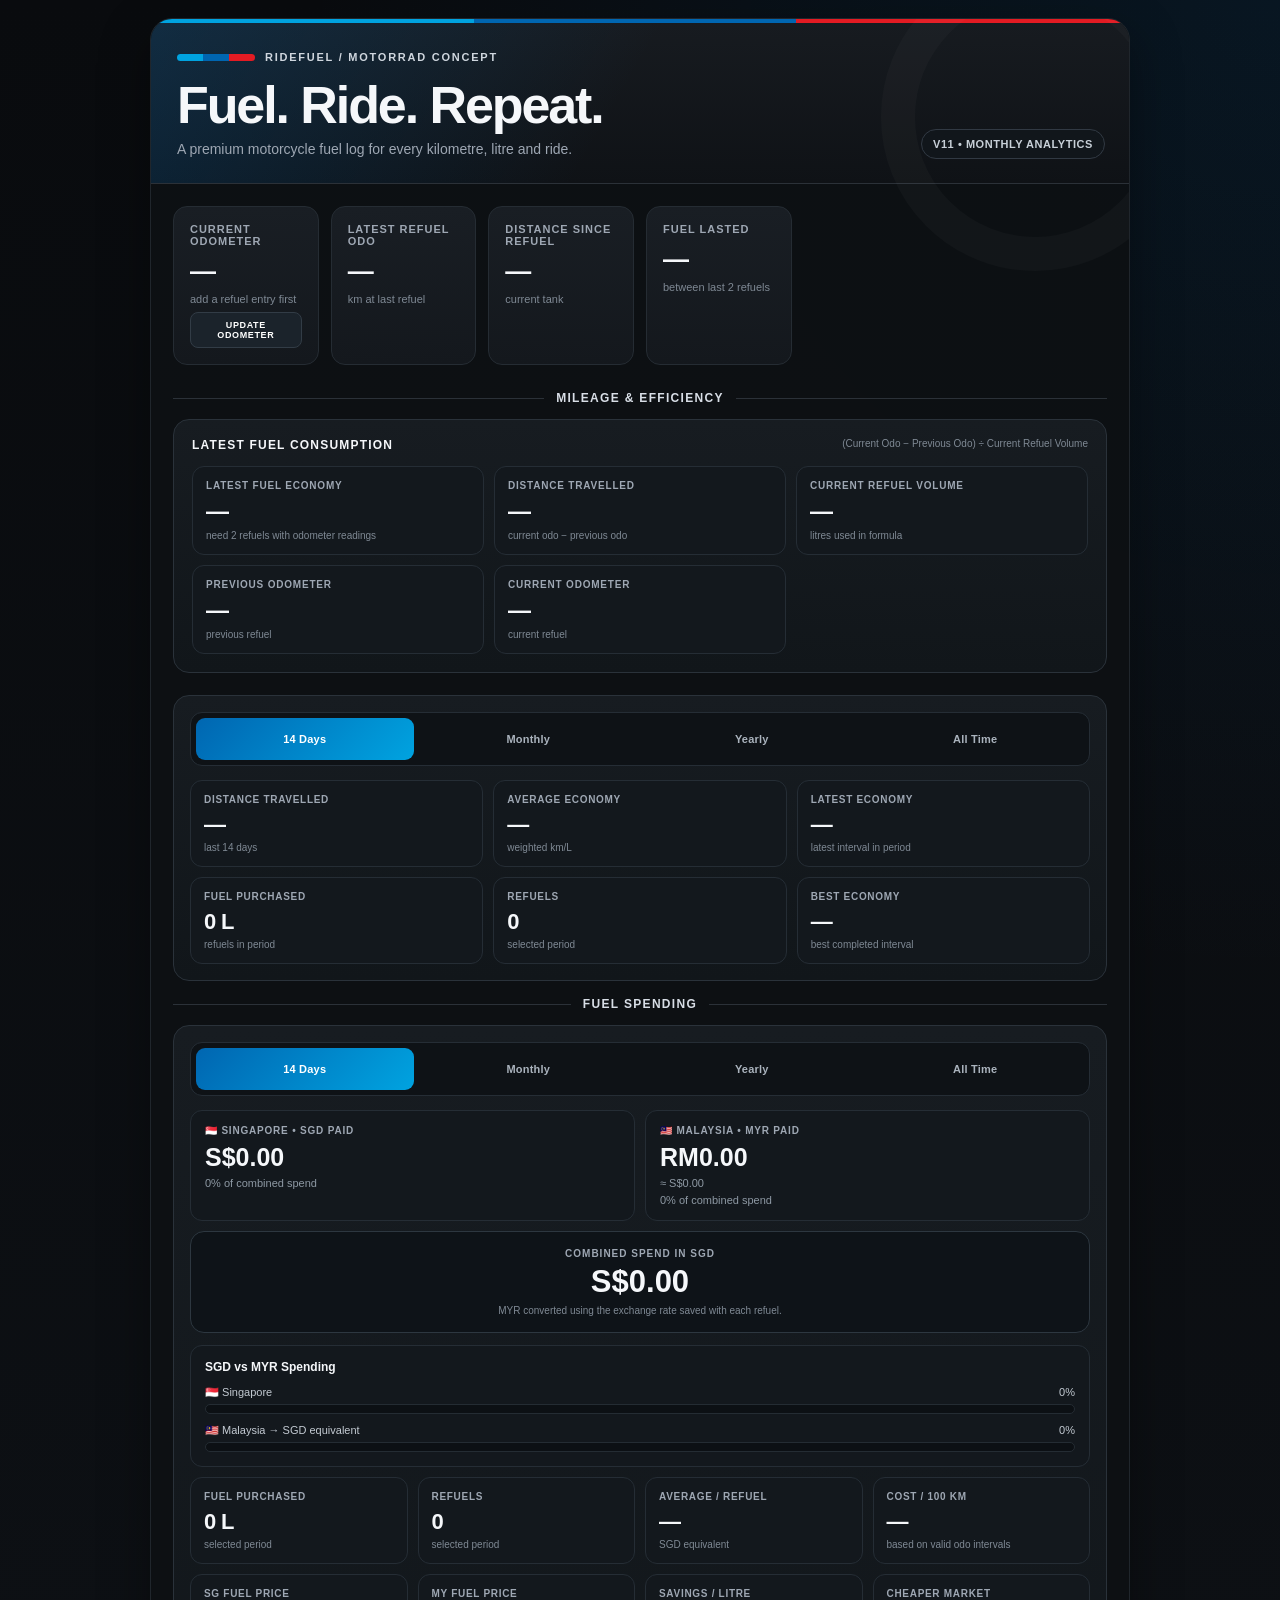
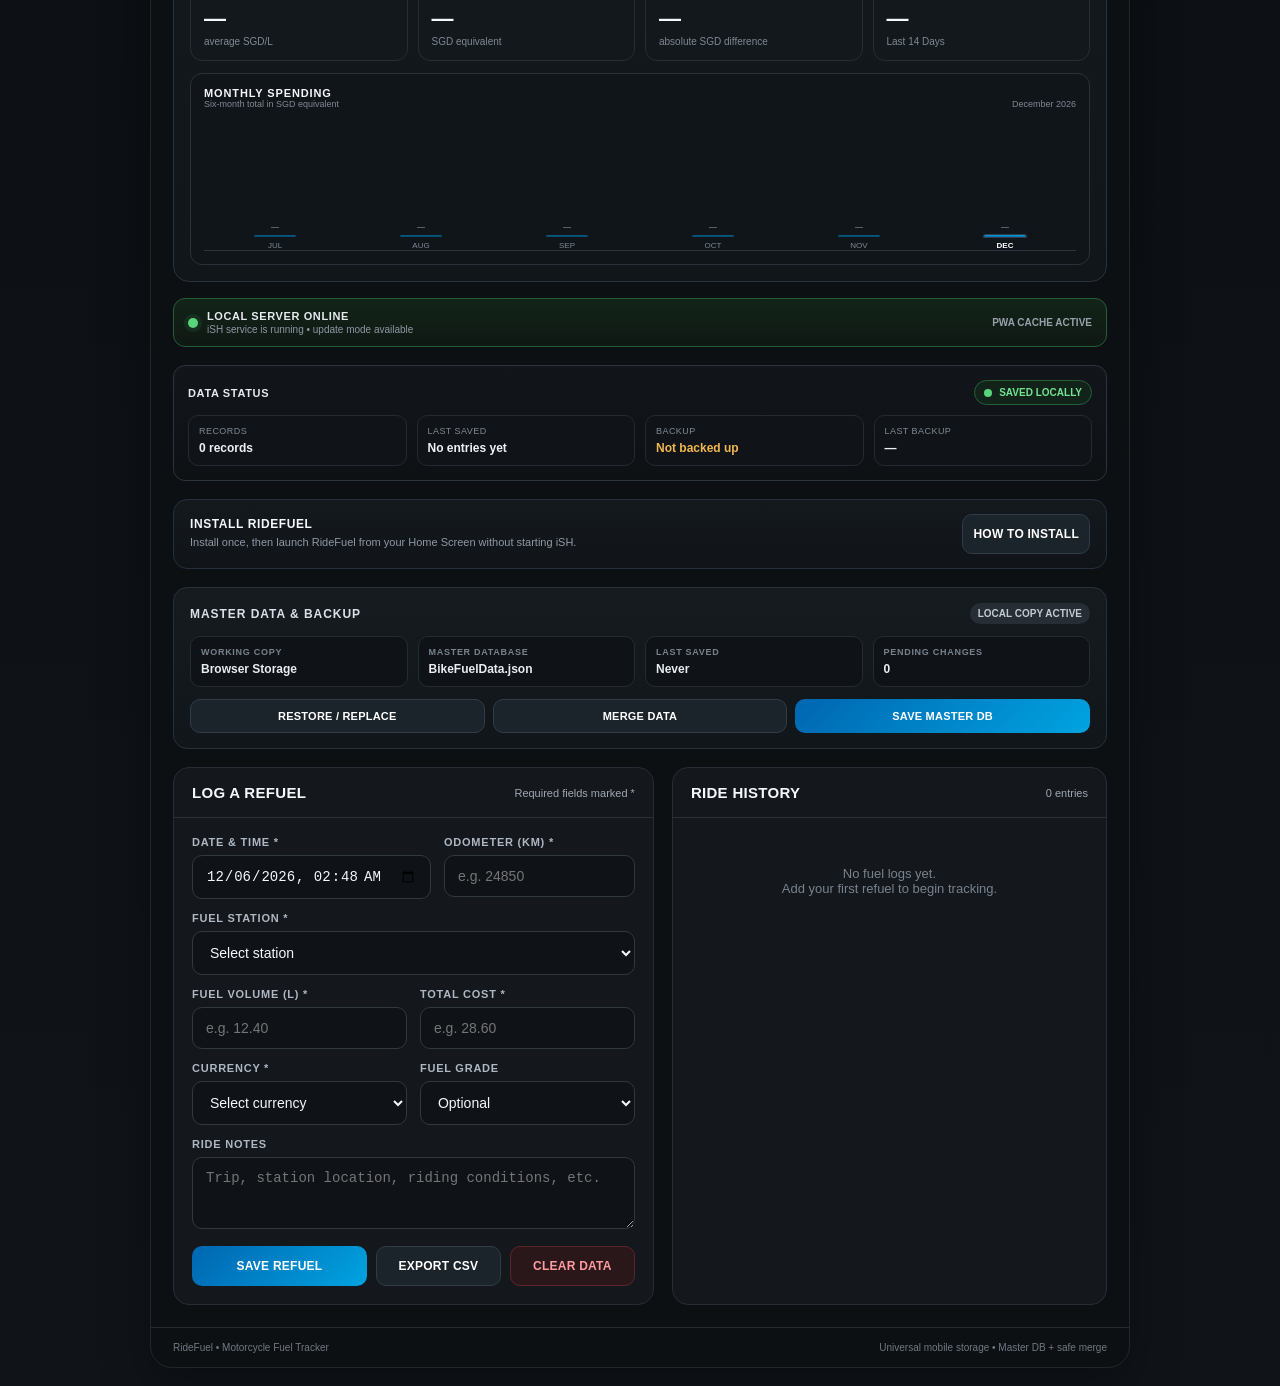
==== commit 189f4301: "Add files via upload" ====
--- a/bikefueltracker/index.html
+++ b/bikefueltracker/index.html
@@ -447,6 +447,29 @@
 @media(max-width:700px){.section-separator{margin-left:16px;margin-right:16px}.period-panel{margin-left:16px;margin-right:16px}.period-grid{grid-template-columns:1fr 1fr}.market-price-grid{grid-template-columns:1fr 1fr}.period-tab{font-size:10px}.spending-pair{grid-template-columns:1fr 1fr}}
 @media(max-width:390px){.period-tabs{grid-template-columns:1fr 1fr}.spending-pair{grid-template-columns:1fr}.period-grid{grid-template-columns:1fr 1fr}.market-price-grid{grid-template-columns:1fr 1fr}}
 
+/* ===== Dashboard v11: monthly scrubber + monthly spending analytics ===== */
+.month-scrubber{display:none;align-items:center;justify-content:center;gap:12px;margin:-2px 0 14px;padding:10px;border:1px solid #28313a;border-radius:12px;background:#0f1418;touch-action:pan-y}
+.month-scrubber.show{display:flex}
+.month-nav{width:42px;height:42px;padding:0;border-radius:12px;background:#1a2128;color:#fff;border:1px solid #303a44;font-size:22px;line-height:1}
+.month-nav:disabled{opacity:.35}
+.month-center{min-width:160px;text-align:center}
+.month-label{font-size:16px;font-weight:850;letter-spacing:.04em;color:var(--text)}
+.month-hint{font-size:9px;color:#7f8994;margin-top:3px;text-transform:uppercase;letter-spacing:.06em}
+.monthly-summary-grid{display:grid;grid-template-columns:repeat(4,minmax(0,1fr));gap:10px;margin:10px 0}
+.month-chart{margin-top:12px;background:#10151a;border:1px solid #29323a;border-radius:12px;padding:13px}
+.month-chart-head{display:flex;justify-content:space-between;gap:10px;align-items:flex-end;margin-bottom:12px}
+.month-chart-title{font-size:11px;font-weight:850;text-transform:uppercase;letter-spacing:.08em}
+.month-chart-sub{font-size:9px;color:#7f8994}
+.month-bars{height:130px;display:flex;align-items:flex-end;gap:8px;border-bottom:1px solid #2c353d;padding:0 2px}
+.month-bar-wrap{flex:1;min-width:0;height:100%;display:flex;flex-direction:column;justify-content:flex-end;align-items:center;gap:4px}
+.month-bar-value{font-size:8px;color:#aab3bd;white-space:nowrap}
+.month-bar{width:68%;min-width:12px;max-width:42px;border-radius:7px 7px 2px 2px;background:linear-gradient(180deg,var(--lightblue),var(--blue));min-height:2px;opacity:.55}
+.month-bar.selected{opacity:1;box-shadow:0 0 0 1px rgba(255,255,255,.16),0 0 18px rgba(0,163,224,.18)}
+.month-bar-label{font-size:8px;color:#7f8994;text-transform:uppercase}
+.month-bar-label.selected{color:#fff;font-weight:800}
+.month-compare.good{color:#63dc88}.month-compare.bad{color:#ff7b83}
+@media(max-width:700px){.monthly-summary-grid{grid-template-columns:1fr 1fr}.month-center{min-width:135px}.month-bars{gap:4px}.month-bar-value{font-size:7px}}
+
 </style>
 </head>
 <body>
@@ -460,7 +483,7 @@
     </div>
     <h1>Fuel. Ride. Repeat.</h1>
     <p>A premium motorcycle fuel log for every kilometre, litre and ride.</p>
-    <div class="hero-badge">RIDER DASHBOARD</div>
+    <div class="hero-badge">V11 • MONTHLY ANALYTICS</div>
   </section>
 
   <section class="dashboard">
@@ -508,6 +531,11 @@
       <button class="period-tab" type="button" data-mileage-period="year">Yearly</button>
       <button class="period-tab" type="button" data-mileage-period="all">All Time</button>
     </div>
+    <div class="month-scrubber" id="mileageMonthScrubber">
+      <button class="month-nav" type="button" data-month-shift="-1" aria-label="Previous month">‹</button>
+      <div class="month-center"><div class="month-label" id="mileageMonthLabel">—</div><div class="month-hint">Swipe left or right to change month</div></div>
+      <button class="month-nav" type="button" data-month-shift="1" aria-label="Next month">›</button>
+    </div>
     <div class="period-grid">
       <div class="period-card"><div class="k">Distance Travelled</div><div class="v" id="rangeDistance">—</div><div class="s" id="rangeDistanceSub">selected period</div></div>
       <div class="period-card"><div class="k">Average Economy</div><div class="v" id="rangeAvgEconomy">—</div><div class="s">weighted km/L</div></div>
@@ -526,6 +554,11 @@
       <button class="period-tab" type="button" data-spending-period="month">Monthly</button>
       <button class="period-tab" type="button" data-spending-period="year">Yearly</button>
       <button class="period-tab" type="button" data-spending-period="all">All Time</button>
+    </div>
+    <div class="month-scrubber" id="spendingMonthScrubber">
+      <button class="month-nav" type="button" data-month-shift="-1" aria-label="Previous month">‹</button>
+      <div class="month-center"><div class="month-label" id="spendingMonthLabel">—</div><div class="month-hint">Swipe left or right to change month</div></div>
+      <button class="month-nav" type="button" data-month-shift="1" aria-label="Next month">›</button>
     </div>
 
     <div class="spending-pair">
@@ -560,11 +593,23 @@
       </div>
     </div>
 
+    <div class="monthly-summary-grid">
+      <div class="period-card"><div class="k">Fuel Purchased</div><div class="v" id="spendFuelPurchased">0 L</div><div class="s">selected period</div></div>
+      <div class="period-card"><div class="k">Refuels</div><div class="v" id="spendRefuels">0</div><div class="s">selected period</div></div>
+      <div class="period-card"><div class="k">Average / Refuel</div><div class="v" id="spendAvgRefuel">—</div><div class="s">SGD equivalent</div></div>
+      <div class="period-card"><div class="k">Cost / 100 km</div><div class="v" id="spendCost100">—</div><div class="s">based on valid odo intervals</div></div>
+    </div>
+
     <div class="market-price-grid">
       <div class="period-card"><div class="k">SG Fuel Price</div><div class="v" id="sgFuelPrice">—</div><div class="s">average SGD/L</div></div>
       <div class="period-card"><div class="k">MY Fuel Price</div><div class="v" id="myFuelPrice">—</div><div class="s" id="myFuelPriceEquivalent">SGD equivalent</div></div>
       <div class="period-card"><div class="k">Savings / Litre</div><div class="v" id="fuelPriceSaving">—</div><div class="s">absolute SGD difference</div></div>
       <div class="period-card"><div class="k">Cheaper Market</div><div class="v" id="cheaperMarket">—</div><div class="s" id="spendComparisonSub">selected period</div></div>
+    </div>
+
+    <div class="month-chart" id="monthlySpendChart">
+      <div class="month-chart-head"><div><div class="month-chart-title">Monthly Spending</div><div class="month-chart-sub">Six-month total in SGD equivalent</div></div><div class="month-chart-sub" id="monthChartCaption">—</div></div>
+      <div class="month-bars" id="monthBars"></div>
     </div>
   </section>
 
@@ -1017,6 +1062,7 @@
 
 let mileagePeriod = '14';
 let spendingPeriod = '14';
+let selectedMonth = new Date(new Date().getFullYear(), new Date().getMonth(), 1);
 
 function validDate(value){
   const d = new Date(value);
@@ -1032,11 +1078,11 @@
     return {start,end,label:previous?'Previous 14 Days':'Last 14 Days'};
   }
   if(period === 'month'){
-    const currentStart = new Date(now.getFullYear(), now.getMonth(), 1);
-    if(previous){
-      return {start:new Date(now.getFullYear(), now.getMonth()-1, 1),end:currentStart,label:'Previous Month'};
-    }
-    return {start:currentStart,end:new Date(now.getFullYear(), now.getMonth()+1, 1),label:'This Month'};
+    const base = new Date(selectedMonth.getFullYear(), selectedMonth.getMonth(), 1);
+    const start = previous ? new Date(base.getFullYear(), base.getMonth()-1, 1) : base;
+    const end = previous ? base : new Date(base.getFullYear(), base.getMonth()+1, 1);
+    const label = start.toLocaleDateString(undefined,{month:'long',year:'numeric'});
+    return {start,end,label};
   }
   if(period === 'year'){
     const currentStart = new Date(now.getFullYear(),0,1);
@@ -1087,6 +1133,44 @@
     btn.classList.toggle('active',active);
     btn.setAttribute('aria-pressed',active?'true':'false');
   });
+}
+
+function monthLabel(date){
+  return date.toLocaleDateString(undefined,{month:'long',year:'numeric'});
+}
+
+function syncMonthScrubbers(){
+  const label=monthLabel(selectedMonth);
+  const ml=document.getElementById('mileageMonthLabel'); if(ml)ml.textContent=label;
+  const sl=document.getElementById('spendingMonthLabel'); if(sl)sl.textContent=label;
+  document.getElementById('mileageMonthScrubber')?.classList.toggle('show',mileagePeriod==='month');
+  document.getElementById('spendingMonthScrubber')?.classList.toggle('show',spendingPeriod==='month');
+  const nowStart=new Date(new Date().getFullYear(),new Date().getMonth(),1);
+  document.querySelectorAll('[data-month-shift="1"]').forEach(btn=>btn.disabled=selectedMonth>=nowStart);
+}
+
+function shiftSelectedMonth(delta){
+  const candidate=new Date(selectedMonth.getFullYear(),selectedMonth.getMonth()+delta,1);
+  const nowStart=new Date(new Date().getFullYear(),new Date().getMonth(),1);
+  if(candidate>nowStart) return;
+  selectedMonth=candidate;
+  syncMonthScrubbers();
+  const data=loadData();
+  if(mileagePeriod==='month') renderMileagePeriod(data);
+  if(spendingPeriod==='month') renderSpendingPeriod(data);
+}
+
+function attachMonthSwipe(id){
+  const el=document.getElementById(id); if(!el) return;
+  let startX=null;
+  el.addEventListener('touchstart',e=>{startX=e.changedTouches?.[0]?.clientX??null;},{passive:true});
+  el.addEventListener('touchend',e=>{
+    if(startX===null) return;
+    const endX=e.changedTouches?.[0]?.clientX??startX;
+    const dx=endX-startX; startX=null;
+    if(Math.abs(dx)<45) return;
+    shiftSelectedMonth(dx<0?1:-1);
+  },{passive:true});
 }
 
 function renderMileagePeriod(data){
@@ -1108,6 +1192,7 @@
   put('rangeBestEconomy',best?best.toFixed(1)+' km/L':'—');
   put('rangeDistanceSub',bounds.label.toLowerCase());
   setActivePeriodButtons('[data-mileage-period]',mileagePeriod,'data-mileage-period');
+  syncMonthScrubbers();
 }
 
 function fallbackFxRate(){
@@ -1137,7 +1222,7 @@
       if(!(Number(e.fxRateSGDMYR)>0)) estimated++;
     }
   });
-  return {entries,sgd,myr,myrSgd,totalSgd:sgd+myrSgd,sgLitres,myLitres,estimated};
+  return {entries,sgd,myr,myrSgd,totalSgd:sgd+myrSgd,sgLitres,myLitres,totalLitres:sgLitres+myLitres,estimated};
 }
 
 function renderSpendingPeriod(data){
@@ -1167,6 +1252,12 @@
   put('myFuelPriceEquivalent',myPriceSgd!==null?'≈ S$'+myPriceSgd.toFixed(2)+'/L':'SGD equivalent');
   put('fuelPriceSaving',saving!==null?'S$'+saving.toFixed(2):'—');
   put('cheaperMarket',cheaper);
+  put('spendFuelPurchased',s.totalLitres>0?s.totalLitres.toFixed(1)+' L':'0 L');
+  put('spendRefuels',String(s.entries.length));
+  put('spendAvgRefuel',s.entries.length?'S$'+(s.totalSgd/s.entries.length).toFixed(2):'—');
+  const spendBounds=periodBounds(spendingPeriod,false);
+  const spendDistance=economyIntervals(data).filter(x=>spendingPeriod==='all'||inBounds(x.date,spendBounds)).reduce((sum,x)=>sum+x.distance,0);
+  put('spendCost100',spendDistance>0?'S$'+(s.totalSgd/spendDistance*100).toFixed(2):'—');
   const label=periodBounds(spendingPeriod,false).label;
   let compare=label;
   if(prev && prev.totalSgd>0){
@@ -1174,6 +1265,10 @@
     compare=label+' • '+(change>=0?'↑ ':'↓ ')+Math.abs(change).toFixed(1)+'% vs previous';
   }
   put('spendComparisonSub',compare);
+  const cmp=document.getElementById('spendComparisonSub');
+  if(cmp){cmp.classList.remove('good','bad'); if(prev&&prev.totalSgd>0){const change=(s.totalSgd-prev.totalSgd)/prev.totalSgd*100; cmp.classList.add(change<=0?'good':'bad');}}
+  renderMonthlySpendChart(data);
+  syncMonthScrubbers();
   const note=document.getElementById('combinedSpendNote');
   if(note){
     note.textContent=s.estimated>0
@@ -1181,6 +1276,33 @@
       : 'MYR converted using the exchange rate saved with each refuel.';
   }
   setActivePeriodButtons('[data-spending-period]',spendingPeriod,'data-spending-period');
+}
+
+function renderMonthlySpendChart(data){
+  const bars=document.getElementById('monthBars'); if(!bars) return;
+  const base=spendingPeriod==='month'?selectedMonth:new Date(new Date().getFullYear(),new Date().getMonth(),1);
+  const months=[];
+  for(let i=5;i>=0;i--){
+    const d=new Date(base.getFullYear(),base.getMonth()-i,1);
+    const start=new Date(d.getFullYear(),d.getMonth(),1), end=new Date(d.getFullYear(),d.getMonth()+1,1);
+    let total=0;
+    data.forEach(e=>{
+      const dt=validDate(e.dateTime); if(!dt||dt<start||dt>=end) return;
+      const c=String(e.currency||'').toUpperCase();
+      if(c==='SGD') total+=Number(e.cost)||0;
+      else if(c==='MYR') total+=myrToSgd(e);
+    });
+    months.push({d,total});
+  }
+  const max=Math.max(1,...months.map(m=>m.total));
+  bars.innerHTML=months.map(m=>{
+    const selected=m.d.getFullYear()===selectedMonth.getFullYear()&&m.d.getMonth()===selectedMonth.getMonth();
+    const h=Math.max(2,m.total/max*92);
+    const value=m.total>0?'S$'+m.total.toFixed(0):'—';
+    const label=m.d.toLocaleDateString(undefined,{month:'short'});
+    return `<div class="month-bar-wrap"><div class="month-bar-value">${value}</div><div class="month-bar ${selected?'selected':''}" style="height:${h}px"></div><div class="month-bar-label ${selected?'selected':''}">${label}</div></div>`;
+  }).join('');
+  const cap=document.getElementById('monthChartCaption'); if(cap)cap.textContent=monthLabel(base);
 }
 
 function renderRangeDashboards(data){
@@ -1201,12 +1323,18 @@
 
 document.querySelectorAll('[data-mileage-period]').forEach(btn=>btn.addEventListener('click',()=>{
   mileagePeriod=btn.getAttribute('data-mileage-period')||'14';
+  syncMonthScrubbers();
   renderMileagePeriod(loadData());
 }));
 document.querySelectorAll('[data-spending-period]').forEach(btn=>btn.addEventListener('click',()=>{
   spendingPeriod=btn.getAttribute('data-spending-period')||'14';
+  syncMonthScrubbers();
   renderSpendingPeriod(loadData());
 }));
+document.querySelectorAll('[data-month-shift]').forEach(btn=>btn.addEventListener('click',()=>shiftSelectedMonth(Number(btn.getAttribute('data-month-shift'))||0)));
+attachMonthSwipe('mileageMonthScrubber');
+attachMonthSwipe('spendingMonthScrubber');
+syncMonthScrubbers();
 document.getElementById('currency')?.addEventListener('change',syncFxField);
 
 function computeStats(data){
